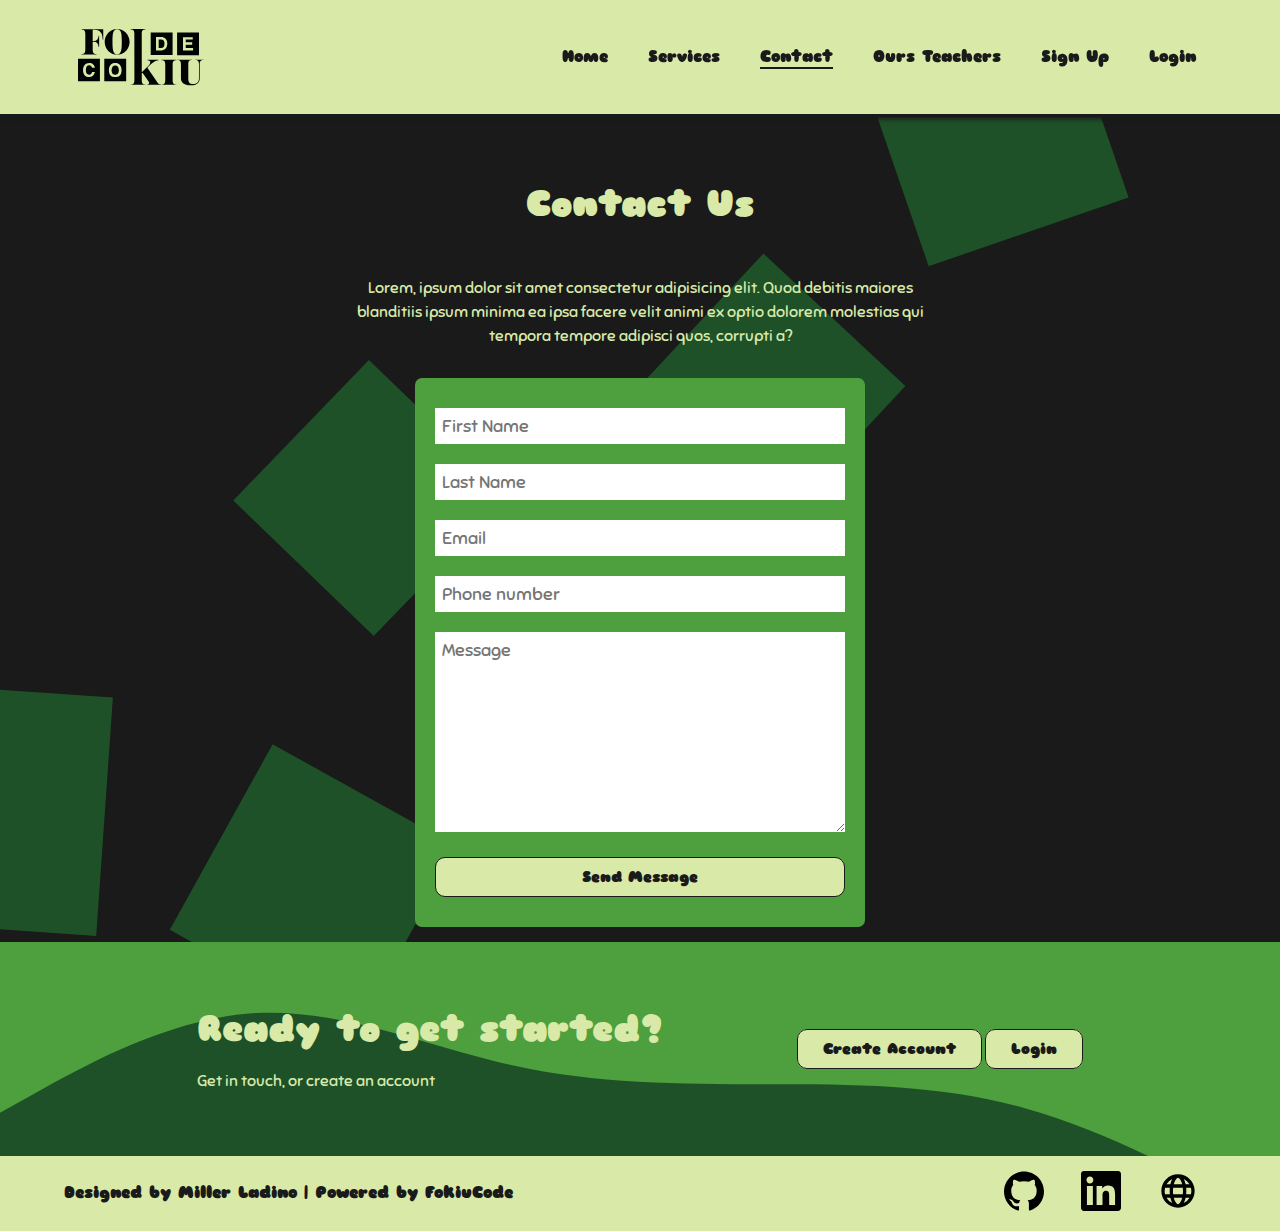
==== pages/contact.html @ 1a00fbdc "first uploading" ====
<!DOCTYPE html>
<html lang="en">

<head>
    <meta charset="UTF-8">
    <meta http-equiv="X-UA-Compatible" content="IE=edge">
    <meta name="viewport" content="width=device-width, initial-scale=1.0">
    <link rel="icon" href="images/icons/FOKIU code-Amarillo-svg (1).ico">
    <link rel="preconnect" href="https://fonts.googleapis.com">
    <link rel="preconnect" href="https://fonts.gstatic.com" crossorigin>
    <link href="https://fonts.googleapis.com/css2?family=Sniglet&display=swap" rel="stylesheet">
    <link rel="stylesheet" href="../css/styles.css">
    <title>Contact</title>
</head>

<body>

    <!-- seccion header -->
    <header class="header">
        <div class="container">
            <a href="../index.html"><img src="../images/FOKIU code-Negro.svg" alt="Logo Fokiucode" class="logo">
            </a>
            <nav class="nav">
                <ul>
                    <li><a href="../index.html">Home</a></li>
                    <li><a href="./services.html">Services</a></li>
                    <li><a href="./contact.html" class="selected">Contact</a></li>
                    <li><a href="./ours_teachers.html">Ours Teachers</a></li>
                    <li><a href="./sign_up.html">Sign Up</a></li>
                    <li><a href="./login.html">Login</a></li>
                </ul>
            </nav>
        </div>
    </header>
    <!-- termina seccion header -->

    <!-- seccion banner -->
    <main class="contact ">
        <div class="container">
            <div class="container__services">
                <div class="us__text">
                    <h2>Contact Us</h2>
                    <p class="services__text">
                        Lorem, ipsum dolor sit amet consectetur adipisicing elit. Quod debitis maiores blanditiis ipsum
                        minima ea ipsa facere velit animi ex optio dolorem molestias qui tempora tempore adipisci quos,
                        corrupti a?
                    </p>
                </div>
                <div class="contact__form">
                    <form action="contact.php" method="post">

                        <input type="text" placeholder="First Name" required>

                        <input type="text" placeholder="Last Name" required>

                        <input type="email" placeholder="Email" required>

                        <input type="number" placeholder="Phone number" required>

                        <textarea name="" id="" cols="30" rows="10" placeholder="Message"></textarea>
                        <button type="submit" class="btn btn--contact">Send Message</button>
                    </form>
                </div>
            </div>
        </div>
    </main>
    <!-- termina seccion banner -->

    <!-- inicia seccion readyToStarted  -->
    <section class="ready">
        <div class="container">
            <div class="ready__section">
                <div class="content__text">
                    <h2>Ready to get started?</h2>
                    <p>Get in touch, or create an account</p>
                </div>
                <div class="buttons">
                    <a href="./sign_up.html" class="btn">Create Account</a>
                    <a href="./login.html" class="btn">Login</a>
                </div>
            </div>
        </div>
    </section>
    <!-- termina seccion readyToStarted  -->

    <!-- inicia seccion about -->
    <footer class="footer">
        <div class="container">
            <div class="designed__by">
                <p>Designed by Miller Ladino | Powered by FokiuCode</p>
            </div>
            <div class="social">
                <a href="https://github.com/millertsu1" target="_blank"><img src="../images/icons/github.svg"
                        alt="icon github"></a>
                <a href="https://www.linkedin.com/in/miller-ingeniero-de-sistemas551642127/" target="_blank"><img
                        src="../images/icons/linkedin.svg" alt="icon linkedin"></a>
                <a href="https://fokiucode.com/" target="_blank"><img src="../images/icons/world.svg"
                        alt="icon website"></a>
            </div>
        </div>
    </footer>
    <!-- termina seccion about  -->
</body>

</html>
---- css/styles.css ----
* {
  margin: 0;
  padding: 0;
  box-sizing: border-box;
}
html {
  font-family: "Sniglet", cursive;
}
/* body {
  background-color: #191a19;
} */

/* Header Styles */
.selected {
  border-bottom: 2px solid #191a19;
}
.header {
  background-color: #d8e9a8;
  position: sticky;
  top: 0;
  border-bottom: 3px solid #191a19;
  box-shadow: 2px 2px 5px #191a19;
}
.header .container {
  max-width: 1200px;
  width: 90%;
  margin: auto;
}
.logo{
  width: 150px;
}
.nav ul {
  display: flex;
  justify-content: space-around;
}
.nav li {
  padding: 5px 15px;
  list-style: none;
  margin: 0px 5px;
}
.nav a {
  text-decoration: none;
  color: #191a19;
  font-weight: bold;
}
.nav a:hover {
  border-bottom: 1px solid #191a19;
}
/* End Header Styles*/

/*Banner Styles */
.main {
  background-image: url(/images/Animated\ Shape.svg);
  background-repeat: no-repeat;
  background-size: cover;
}
.container {
  display: flex;
  justify-content: space-between;
  align-items: center;
  padding: 15px 0px;
}
.container {
  max-width: 1200px;
  width: 90%;
  margin: auto;
}
.text {
  display: flex;
  flex-direction: column;
  align-items: center;
  padding: 0px 200px 0px 0px;
  margin: 250px 0px;
}
.text h2 {
  color: #d8e9a8;
  font-size: 45px;
  margin-bottom: 40px;
}
.text__paragraph {
  color: #d8e9a8;
  margin-bottom: 50px;
  font-size: 20px;
}
.img__banner {
  width: 500px;
  height: 500px;
}
.btn {
  align-self: flex-start;
  padding: 10px 25px;
  color: #191a19;
  background-color: #d8e9a8;
  border-radius: 10px;
  border: 1px solid #191a19;
  font-family: "Sniglet", cursive;
  font-weight: bold;
  text-decoration: none;
  font-size: 15px;
  cursor: pointer;
}
.btn:hover {
  background-color: #1e5128;
  color: #d8e9a8;
}
.courses {
  background-color: #d8e9a8;
}
.container {
  max-width: 1200px;
  width: 90%;
  margin: auto;
}
.allcourses {
  display: flex;
  justify-content: space-between;
  align-items: baseline;
  margin: 100px 0px;
}
.courses__offer {
  margin: 20px 0px;
}
.courses__offer h2 {
  color: #191a19;
  /* text-align: center; */
  /*  padding: 20px 0px; */
  margin-bottom: 30px;
  font-size: 36px;
}
.line {
  width: 10%;
  border: 3px solid #191a19;
  margin-bottom: 50px;
}
.courses__offer p {
  margin-bottom: 50px;
  padding-right: 70px;
  line-height: 1.5;
}
.paragraph1 {
  font-weight: bold;
}
/* End Banner Styles */

/* Courses Styles */
.courses__table1,
.courses__table2 {
  box-shadow: 0px 0px 5px #191a19;
  background-color: #1e5128;
}
.web {
  display: flex;
  flex-direction: column;
  padding: 20px 40px;
  color: #d8e9a8;
  border: 1px solid #d8e9a8;
}
.course__img img {
  width: 50px;
  height: 50px;
  color: #d8e9a8;
  margin: 10px 5px;
}
.subtitle {
  margin: 10px 0;
  letter-spacing: 2px;
}
.course__info {
  margin-bottom: 10px;
}
/* End Courses Styles */

/* Services Styles */
.services {
  background-color: #1e5128;
  background-image: url(/images/bg_menu_bottom.svg);
  background-repeat: no-repeat;
  background-size: cover;
}
.about__service {
  display: flex;
  justify-content: space-between;
  align-items: center;
  margin: 100px 0px;
  width: 100%;
}
.about__service--text {
  padding: 0px 20px;
  line-height: 1.5;
  width: 70%;
  color: #d8e9a8;
}
.about__service--text h2 {
  font-size: 36px;
  margin-bottom: 30px;
}
.about__service--text p {
  margin-bottom: 50px;
  padding-right: 90px;
  line-height: 1.5;
}
/* End Servises Styles */

/*  Ready Styles */
.ready {
  background-image: url(/images/bg_menu.svg);
  background-repeat: no-repeat;
  background-size: cover;
  background-color: #1e5128;
}
.ready__section {
  display: flex;
  justify-content: space-evenly;
  width: 100%;
  align-items: center;
  padding: 50px 0px;
}
.content__text h2 {
  font-size: 36px;
  margin-bottom: 20px;
  color: #d8e9a8;
}
.content__text p {
  color: #d8e9a8;
}
/*  End Ready Styles */

/* Footer styles */
.footer {
  background-color: #d8e9a8;
  color: #191a19;
  font-weight: bold;
}
.social {
  display: flex;
  justify-content: space-around;
  width: 20%;
}
.social img {
  width: 40px;
  height: 40px;
}
/* End Footer styles */

/* ============Styles Services Webpage============= */
.us_services {
  background-image: url(/images/bg_services.svg);
  background-repeat: no-repeat;
  background-size: cover;
}
.container__services {
  display: flex;
  flex-direction: column;
  justify-content: center;
  align-items: center;
}
.container__services h2 {
  text-align: center;
  width: 50%;
  /* margin-left: auto;
  margin-right: auto;
  margin-bottom: 10px; */
  margin: 50px auto;
  font-size: 36px;
  color: #d8e9a8;
}
.services__text {
  width: 50%;
  text-align: center;
  margin-left: auto;
  margin-right: auto;
  letter-spacing: 3;
  line-height: 1.5;
  margin-bottom: 30px;
  color: #d8e9a8;
}
.container__plans {
  display: flex;
  flex-direction: row;
  justify-content: space-around;
  width: 100%;
}
.card {
  background-color: #d8e9a8;
  padding: 20px 10px;
  min-width: 300px;
  border-radius: 5px;
  margin-bottom: 200px;
}
.card .card__title {
  color: #191a19;
  margin: 0 auto;
  padding: 50px 0px;
}
.card h3 {
  font-size: 60px;
  text-align: center;
  margin-bottom: 30px;
}
.card span {
  font-size: 24px;
}
.card ul {
  list-style: none;
  text-align: center;
  line-height: 3;
  margin-bottom: 40px;
}
.btn--clear {
  margin-left: 25%;
  cursor: pointer;
}
.list__change li:nth-child(n + 4) {
  color: gray;
  text-decoration: line-through;
}
/* ============Styles Contact Webpage============= */
.contact {
  background-image: url(/images/banner_contact.svg);
  background-repeat: no-repeat;
  background-size: cover;
}
.contact__form {
  background-color: #4e9f3d;
  border-radius: 7px;
}
.contact__form img {
  width: 150px;
  display: block;
  margin: auto;
  margin-top: 50px;
}
form {
  width: 450px;
  margin: auto;
  padding: 10px 20px;
  margin-top: 20px;
}
input,
textarea {
  width: 100%;
  margin-bottom: 20px;
  padding: 7px;
  font-family: "Sniglet", cursive;
  font-size: 18px;
  border: none;
}
textarea {
  min-height: 100px;
  max-height: 200px;
  max-width: 100%;
  min-width: 100%;
}
.btn--contact {
  width: 100%;
  cursor: pointer;
  margin-bottom: 20px;
}

/* ============Styles Teachers Webpage============= */
.main__teachers,
.courses__bg {
  background-image: url(/images/teacher_bg.svg);
  background-repeat: no-repeat;
  background-size: cover;
}
.text .teachers__title,
.text .teachers__paragraph {
  color: #191a19;
}
.text .teachers__paragraph {
  font-size: 20px;
}
.course__img .img__teacher {
  border-radius: 50%;
  width: 70px;
  height: 70px;
  object-fit: cover;
}
/* ============Styles sign up Webpage============= */
.signup__form{
  background-image: url(/images/icons/wave__signup.svg);
  background-repeat: no-repeat;
  background-size: cover;
  background-color: #1e5128;
}
.form__register{
  display: flex;
  justify-content: space-around;
  align-items: flex-start;
  box-shadow:  0px 5px 5px #191a19;
}
.container__loginup{
  margin: 20px;
}
.container__loginup h2 {
  text-align: left;
  margin: 0%;
}
.container-inputs{
  text-align: center;
}
.container__loginup2{
  display: flex;
  flex-direction: column;
  justify-content: space-between;
  align-items: center;
}
.container__loginup2 img{
  margin-right: 20px;
  margin-top: 10px;
}
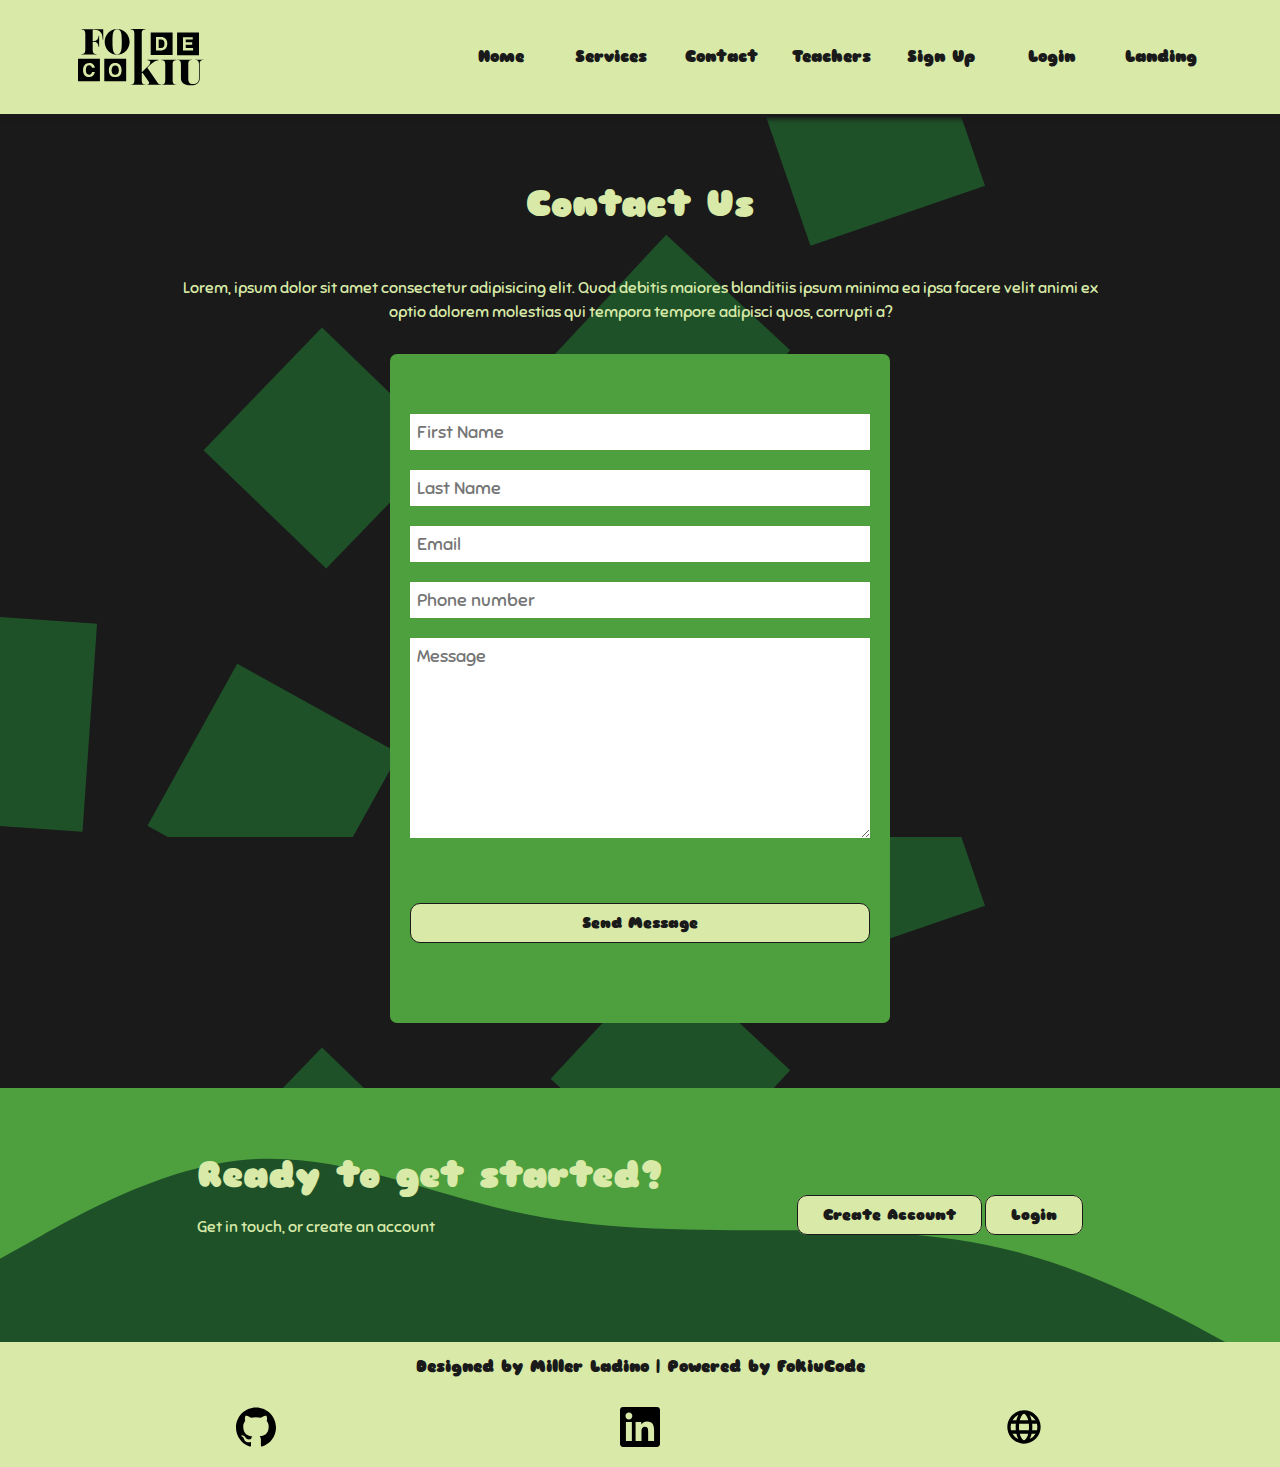
==== commit 52e9a2e4: "primera subida" ====
--- a/pages/contact.html
+++ b/pages/contact.html
@@ -20,14 +20,17 @@
         <div class="container">
             <a href="../index.html"><img src="../images/FOKIU code-Negro.svg" alt="Logo Fokiucode" class="logo">
             </a>
+        <input type="checkbox" id="btn-menu">
+        <label for="btn-menu" class="img-menu"> <img src="../images/icons/menu.svg" alt="icon menu"></label>
             <nav class="nav">
                 <ul>
                     <li><a href="../index.html">Home</a></li>
                     <li><a href="./services.html">Services</a></li>
-                    <li><a href="./contact.html" class="selected">Contact</a></li>
-                    <li><a href="./ours_teachers.html">Ours Teachers</a></li>
+                    <li class="selected"><a href="./contact.html" >Contact</a></li>
+                    <li><a href="./ours_teachers.html">Teachers</a></li>
                     <li><a href="./sign_up.html">Sign Up</a></li>
                     <li><a href="./login.html">Login</a></li>
+                    <li><a href="./landing.html">Landing</a></li>
                 </ul>
             </nav>
         </div>
@@ -85,7 +88,7 @@
 
     <!-- inicia seccion about -->
     <footer class="footer">
-        <div class="container">
+        <div class="container footer__wrap">
             <div class="designed__by">
                 <p>Designed by Miller Ladino | Powered by FokiuCode</p>
             </div>
--- a/css/styles.css
+++ b/css/styles.css
@@ -6,88 +6,104 @@
 html {
   font-family: "Sniglet", cursive;
 }
-/* body {
-  background-color: #191a19;
-} */
-
-/* Header Styles */
+/* ===========Header Styles ==========*/
 .selected {
-  border-bottom: 2px solid #191a19;
+  background-color: rgba(0, 0, 0, 0.2);
+  color: #d8e9a8;
 }
 .header {
   background-color: #d8e9a8;
   position: sticky;
+  width: 100%;
   top: 0;
   border-bottom: 3px solid #191a19;
   box-shadow: 2px 2px 5px #191a19;
 }
 .header .container {
-  max-width: 1200px;
+  max-width: 360px;
   width: 90%;
   margin: auto;
 }
-.logo{
-  width: 150px;
+.logo {
+  width: 100px;
+}
+#btn-menu {
+  display: none;
+}
+.img-menu {
+  display: block;
+  width: 30px;
+}
+.nav {
+  position: absolute;
+  top: 67px;
+  left: 0;
+  background-color: #d8e9a8;
+  width: 100%;
+  margin-left: -100%;
+  transition: margin 0.3s;
 }
 .nav ul {
   display: flex;
-  justify-content: space-around;
+  flex-direction: column;
+  align-items: center;
 }
 .nav li {
-  padding: 5px 15px;
   list-style: none;
-  margin: 0px 5px;
+  padding: 15px 0;
+  border-bottom: 2px solid #191a19;
+  width: 100%;
+  text-align: center;
+}
+.nav li:hover {
+  background-color: rgba(0, 0, 0, 0.2);
 }
 .nav a {
   text-decoration: none;
-  color: #191a19;
+  color: #1e5128;
   font-weight: bold;
 }
 .nav a:hover {
-  border-bottom: 1px solid #191a19;
-}
-/* End Header Styles*/
+  color: #d8e9a8;
+}
+#btn-menu:checked ~ .nav {
+  margin: 0;
+}
+/* ================End Header Styles=================*/
 
 /*Banner Styles */
 .main {
   background-image: url(/images/Animated\ Shape.svg);
-  background-repeat: no-repeat;
-  background-size: cover;
 }
 .container {
   display: flex;
   justify-content: space-between;
   align-items: center;
-  padding: 15px 0px;
-}
-.container {
-  max-width: 1200px;
-  width: 90%;
-  margin: auto;
+  padding: 5px 0px;
+  margin-left: 10px;
+  margin-right: 10px;
 }
 .text {
   display: flex;
   flex-direction: column;
   align-items: center;
-  padding: 0px 200px 0px 0px;
-  margin: 250px 0px;
+  margin: 50px 0px;
+  text-align: center;
 }
 .text h2 {
   color: #d8e9a8;
-  font-size: 45px;
+  font-size: 36px;
   margin-bottom: 40px;
 }
 .text__paragraph {
   color: #d8e9a8;
   margin-bottom: 50px;
-  font-size: 20px;
 }
 .img__banner {
-  width: 500px;
-  height: 500px;
+  display: none;
 }
 .btn {
-  align-self: flex-start;
+  align-self: center;
   padding: 10px 25px;
   color: #191a19;
   background-color: #d8e9a8;
@@ -98,32 +114,34 @@
   text-decoration: none;
   font-size: 15px;
   cursor: pointer;
+  margin: 40px 0;
 }
 .btn:hover {
   background-color: #1e5128;
   color: #d8e9a8;
 }
+
+/* ===============courses=================== */
+
 .courses {
   background-color: #d8e9a8;
 }
-.container {
-  max-width: 1200px;
-  width: 90%;
-  margin: auto;
-}
+
 .allcourses {
   display: flex;
+  flex-direction: column;
   justify-content: space-between;
   align-items: baseline;
-  margin: 100px 0px;
+  margin: 50px 50px;
 }
 .courses__offer {
-  margin: 20px 0px;
+  display: flex;
+  flex-direction: column;
+  align-items: center;
+  margin: 0px auto;
 }
 .courses__offer h2 {
   color: #191a19;
-  /* text-align: center; */
-  /*  padding: 20px 0px; */
   margin-bottom: 30px;
   font-size: 36px;
 }
@@ -134,19 +152,18 @@
 }
 .courses__offer p {
   margin-bottom: 50px;
-  padding-right: 70px;
   line-height: 1.5;
+  text-align: center;
 }
 .paragraph1 {
   font-weight: bold;
 }
-/* End Banner Styles */
-
-/* Courses Styles */
+
 .courses__table1,
 .courses__table2 {
   box-shadow: 0px 0px 5px #191a19;
   background-color: #1e5128;
+  text-align: center;
 }
 .web {
   display: flex;
@@ -170,38 +187,39 @@
 }
 /* End Courses Styles */
 
-/* Services Styles */
+/* ================Services Styles================ */
 .services {
   background-color: #1e5128;
-  background-image: url(/images/bg_menu_bottom.svg);
-  background-repeat: no-repeat;
-  background-size: cover;
 }
 .about__service {
   display: flex;
-  justify-content: space-between;
-  align-items: center;
-  margin: 100px 0px;
-  width: 100%;
+  flex-direction: column;
+  align-items: center;
+  width: 100%;
+  text-align: center;
 }
 .about__service--text {
-  padding: 0px 20px;
   line-height: 1.5;
-  width: 70%;
   color: #d8e9a8;
 }
 .about__service--text h2 {
   font-size: 36px;
   margin-bottom: 30px;
 }
+.about__service--text hr {
+  margin: 0 auto;
+  margin-bottom: 40px;
+}
 .about__service--text p {
   margin-bottom: 50px;
-  padding-right: 90px;
   line-height: 1.5;
 }
+.image__service img {
+  width: 300px;
+}
 /* End Servises Styles */
 
-/*  Ready Styles */
+/*  ===============Ready Styles=============== */
 .ready {
   background-image: url(/images/bg_menu.svg);
   background-repeat: no-repeat;
@@ -210,10 +228,11 @@
 }
 .ready__section {
   display: flex;
-  justify-content: space-evenly;
+  flex-direction: column;
   width: 100%;
   align-items: center;
   padding: 50px 0px;
+  text-align: center;
 }
 .content__text h2 {
   font-size: 36px;
@@ -221,31 +240,37 @@
   color: #d8e9a8;
 }
 .content__text p {
+  margin-bottom: 40px;
   color: #d8e9a8;
 }
 /*  End Ready Styles */
 
-/* Footer styles */
-.footer {
+/* =============Footer styles============= */
+.footer__wrap {
+  display: flex;
+  flex-direction: column;
   background-color: #d8e9a8;
   color: #191a19;
   font-weight: bold;
+  text-align: center;
+  margin: 0;
 }
 .social {
   display: flex;
-  justify-content: space-around;
-  width: 20%;
+  width: 100%;
+  margin-top: 30px;
+  justify-content: center;
 }
 .social img {
   width: 40px;
   height: 40px;
+  margin: 0 10px;
 }
 /* End Footer styles */
 
 /* ============Styles Services Webpage============= */
 .us_services {
   background-image: url(/images/bg_services.svg);
-  background-repeat: no-repeat;
   background-size: cover;
 }
 .container__services {
@@ -256,16 +281,13 @@
 }
 .container__services h2 {
   text-align: center;
-  width: 50%;
-  /* margin-left: auto;
-  margin-right: auto;
-  margin-bottom: 10px; */
+  width: 100%;
   margin: 50px auto;
   font-size: 36px;
   color: #d8e9a8;
 }
 .services__text {
-  width: 50%;
+  width: 100%;
   text-align: center;
   margin-left: auto;
   margin-right: auto;
@@ -276,16 +298,19 @@
 }
 .container__plans {
   display: flex;
-  flex-direction: row;
-  justify-content: space-around;
+  flex-direction: column;
+  justify-content: center;
+  align-items: center;
   width: 100%;
 }
 .card {
   background-color: #d8e9a8;
   padding: 20px 10px;
+  width: 300px;
   min-width: 300px;
   border-radius: 5px;
-  margin-bottom: 200px;
+  margin-bottom: 50px;
+  border: 1px solid #191a19;
 }
 .card .card__title {
   color: #191a19;
@@ -317,24 +342,16 @@
 /* ============Styles Contact Webpage============= */
 .contact {
   background-image: url(/images/banner_contact.svg);
-  background-repeat: no-repeat;
-  background-size: cover;
 }
 .contact__form {
   background-color: #4e9f3d;
   border-radius: 7px;
-}
-.contact__form img {
-  width: 150px;
-  display: block;
-  margin: auto;
-  margin-top: 50px;
+  margin-bottom: 50px;
 }
 form {
-  width: 450px;
-  margin: auto;
-  padding: 10px 20px;
-  margin-top: 20px;
+  width: 350px;
+  margin: 10px auto;
+  padding: 50px 20px;
 }
 input,
 textarea {
@@ -361,15 +378,12 @@
 .main__teachers,
 .courses__bg {
   background-image: url(/images/teacher_bg.svg);
-  background-repeat: no-repeat;
-  background-size: cover;
 }
 .text .teachers__title,
-.text .teachers__paragraph {
+.text .teachers__paragraph,
+.courses__offer,
+.courses__offer h2 {
   color: #191a19;
-}
-.text .teachers__paragraph {
-  font-size: 20px;
 }
 .course__img .img__teacher {
   border-radius: 50%;
@@ -378,35 +392,633 @@
   object-fit: cover;
 }
 /* ============Styles sign up Webpage============= */
-.signup__form{
+.signup__form {
   background-image: url(/images/icons/wave__signup.svg);
   background-repeat: no-repeat;
   background-size: cover;
   background-color: #1e5128;
 }
-.form__register{
-  display: flex;
-  justify-content: space-around;
-  align-items: flex-start;
+.form__register {
+  display: flex;
+  flex-direction: column;
+  justify-content: center;
+  align-items: center;
+  box-shadow: 0px 5px 5px #191a19;
+}
+.container__loginup {
+  display: flex;
+  flex-direction: column;
+  align-items: center;
+  align-content: center;
+}
+.container__loginup img {
+  width: 200px;
+}
+.container__loginup h2 {
+  text-align: center;
+  margin: 10px 0;
+}
+.container-inputs {
+  text-align: center;
+}
+.container__loginup2 {
+  display: flex;
+  flex-direction: column;
+  align-items: center;
+  align-content: center;
+}
+.container__loginup2 img {
+  width: 200px;
+  padding: 20px;
+  margin: 0;
+}
+
+/* =================Tablet Layout================== */
+
+@media (min-width: 768px) {
+  /* ================Services Styles================ */
+  .nav {
+    top: 96px;
+  }
+
+  .header .container {
+    max-width: 768px;
+  }
+  .logo {
+    width: 150px;
+  }
+
+  /* ========Courses Styles======== ========*/
+  .allcourses {
+    display: grid;
+    grid-template-columns: 1fr 1fr;
+    grid-template-rows: 30% 1fr;
+    justify-content: center;
+  }
+  .courses__offer {
+    grid-column: span 2;
+    margin: 30px 0;
+    padding-bottom: 100px;
+  }
+  .courses__offer h2 {
+    color: #191a19;
+    margin-bottom: 20px;
+    font-size: 36px;
+  }
+
+  /* ================Services Styles================ */
+
+  .about__service--text p {
+    margin-bottom: 50px;
+    line-height: 1.5;
+    width: 700px;
+  }
+
+  /* ============Styles Services Webpage============= */
+
+  .services__text {
+    width: 80%;
+  }
+  .container__plans {
+    display: flex;
+    flex-direction: column;
+    justify-content: center;
+    align-items: center;
+    width: 100%;
+  }
+  .card {
+    background-color: #d8e9a8;
+    padding: 20px 10px;
+    width: 300px;
+    height: 700px;
+    min-width: 400px;
+    border-radius: 5px;
+    margin-bottom: 50px;
+    border: 1px solid #191a19;
+  }
+  .btn--clear {
+    margin-left: 33%;
+  }
+
+  /* ============Styles Contact Webpage============= */
+  form {
+    width: 500px;
+  }
+  .text {
+    margin: 50px 50px;
+  }
+}
+/* =================Desktop Layout================== */
+
+@media (min-width: 1200px) {
+  .selected {
+    border-bottom: 2px solid #191a19;
+    background-color: transparent;
+  }
+  .header {
+    background-color: #d8e9a8;
+    position: sticky;
+    top: 0;
+    border-bottom: 3px solid #191a19;
+    box-shadow: 2px 2px 5px #191a19;
+  }
+  .header .container {
+    max-width: 1200px;
+    width: 90%;
+    margin: auto;
+  }
+  .logo {
+    width: 150px;
+  }
+  .img-menu {
+    display: none;
+  }
+  .nav {
+    position: relative;
+    top: 0;
+    right: 0;
+    width: 80%;
+  }
+  .nav ul {
+    display: flex;
+    flex-direction: row;
+    justify-content: flex-end;
+    padding: 0;
+    margin: 0;
+  }
+  .nav li {
+    padding: 10px;
+    border-bottom: none;
+    width: 110px;
+  }
+  .nav li:hover {
+    background-color: transparent;
+  }
+  .nav a {
+    text-decoration: none;
+    color: #191a19;
+    font-weight: bold;
+  }
+  .nav a:hover {
+    border-bottom: 1px solid #191a19;
+    background-color: transparent;
+    color: #191a19;
+  }
+  /* End Header Styles*/
+
+  /*Banner Styles */
+  .main {
+    background-image: url(/images/Animated\ Shape.svg);
+    background-repeat: no-repeat;
+    background-size: cover;
+  }
+  .container {
+    display: flex;
+    justify-content: space-between;
+    align-items: center;
+    padding: 15px 0px;
+  }
+  .container {
+    max-width: 1200px;
+    width: 90%;
+    margin: auto;
+  }
+  .text {
+    display: flex;
+    flex-direction: column;
+    align-items: center;
+    padding: 0px 200px 0px 0px;
+    margin: 250px 0px;
+    text-align: left;
+  }
+  .text h2 {
+    color: #d8e9a8;
+    font-size: 45px;
+    margin-bottom: 40px;
+    text-align: left;
+  }
+  .text__paragraph {
+    color: #d8e9a8;
+    margin-bottom: 50px;
+    font-size: 20px;
+  }
+  .btn {
+    align-self: flex-start;
+    padding: 10px 25px;
+    color: #191a19;
+    background-color: #d8e9a8;
+    border-radius: 10px;
+    border: 1px solid #191a19;
+    font-family: "Sniglet", cursive;
+    font-weight: bold;
+    text-decoration: none;
+    font-size: 15px;
+    cursor: pointer;
+  }
+  .btn:hover {
+    background-color: #1e5128;
+    color: #d8e9a8;
+  }
+  .courses {
+    background-color: #d8e9a8;
+  }
+  .container {
+    max-width: 1200px;
+    width: 90%;
+    margin: auto;
+  }
+  .allcourses {
+    display: flex;
+    flex-direction: row;
+    justify-content: space-between;
+    align-items: baseline;
+    margin: 100px 0px;
+  }
+  .courses__offer {
+    margin: 0 auto;
+    align-items: flex-start;
+  }
+  .courses__offer h2 {
+    color: #191a19;
+    padding: 20px 0px;
+    margin: 0 10px;
+    font-size: 36px;
+  }
+  .line {
+    width: 10%;
+    border: 3px solid #191a19;
+    margin-bottom: 50px;
+  }
+  .courses__offer p {
+    margin-bottom: 50px;
+    padding-right: 90px;
+    line-height: 1.5;
+    text-align: left;
+  }
+  .paragraph1 {
+    font-weight: bold;
+  }
+  /* End Banner Styles */
+
+  /* Courses Styles */
+  .courses__table1,
+  .courses__table2 {
+    box-shadow: 0px 0px 5px #191a19;
+    background-color: #1e5128;
+  }
+  .web {
+    display: flex;
+    flex-direction: column;
+    padding: 20px 40px;
+    color: #d8e9a8;
+    border: 1px solid #d8e9a8;
+  }
+  .course__img img {
+    width: 50px;
+    height: 50px;
+    color: #d8e9a8;
+    margin: 10px 5px;
+  }
+  .subtitle {
+    margin: 10px 0;
+    letter-spacing: 2px;
+  }
+  .course__info {
+    margin-bottom: 10px;
+  }
+  /* End Courses Styles */
+
+  /* Services Styles */
+  .services {
+    background-color: #1e5128;
+    background-image: url(/images/bg_menu_bottom.svg);
+    background-repeat: no-repeat;
+    background-size: cover;
+  }
+  .about__service {
+    display: flex;
+    flex-direction: row;
+    justify-content: space-between;
+    align-items: center;
+    margin: 100px 0px;
+    width: 100%;
+    text-align: left;
+  }
+  .about__service--text {
+    padding: 0px 20px;
+    line-height: 1.5;
+    width: 70%;
+    color: #d8e9a8;
+  }
+  .about__service--text h2 {
+    font-size: 36px;
+    margin-bottom: 30px;
+  }
+  .about__service--text p {
+    margin-bottom: 50px;
+    padding-right: 90px;
+    line-height: 1.5;
+  }
+  /* End Servises Styles */
+
+  /*  Ready Styles */
+  .ready {
+    background-image: url(/images/bg_menu.svg);
+    background-repeat: no-repeat;
+    background-size: cover;
+    background-color: #1e5128;
+  }
+  .ready__section {
+    display: flex;
+    flex-direction: row;
+    justify-content: space-evenly;
+    width: 100%;
+    align-items: center;
+    padding: 50px 0px;
+    text-align: left;
+  }
+  .content__text h2 {
+    font-size: 36px;
+    margin-bottom: 20px;
+    color: #d8e9a8;
+  }
+  .content__text p {
+    color: #d8e9a8;
+  }
+  /*  End Ready Styles */
+
+  /* Footer styles */
+  .footer {
+    display: flex;
+    flex-direction: row;
+    background-color: #d8e9a8;
+    color: #191a19;
+    font-weight: bold;
+    width: 100%;
+  }
+  .social {
+    display: flex;
+    flex-direction: row;
+    justify-content: space-around;
+  }
+  .social img {
+    width: 40px;
+    height: 40px;
+  }
+  /* End Footer styles */
+
+  .us_services {
+    margin: 0;
+    padding: 0;
+  }
+  .container__plans {
+    display: flex;
+    flex-direction: row;
+    justify-content: space-around;
+  }
+  .card {
+    margin: 30px;
+    min-width: 350px;
+  }
+}
+
+/* =============bootstrap styles==================== */
+.navbar-dark {
+  background-color: #d8e9a8;
+  color: black;
+  font-family: "Sniglet", cursive;
+  font-weight: 700;
+  box-shadow: 2px 2px 5px #191a19;
+  font-style: normal;
+}
+.nav-item a {
+  color: #191a19;
+  font-style: normal;
+}
+.navbar-toggler-icon {
+  display: inline-block;
+  width: 1.5em;
+  height: 1.5em;
+  vertical-align: middle;
+  background-image: url(../images/icons/menu.svg);
+  background-repeat: no-repeat;
+  background-position: center;
+  background-size: 100%;
+}
+/* ====styles cards container======== */
+.container__cards-animate {
+  background-color: #d8e9a8;
+  width: 100%;
+  padding: 30px;
+  display: flex;
+  flex-wrap: wrap;
+  margin: 0;
+  /* display: grid;
+  grid-template-columns: repeat(3, 1fr);
+  justify-items: center; */
+  align-items: center;
+  justify-content: space-evenly;
+  font-family: "Sniglet", cursive;
+  font-weight: bold;
+}
+.cards__titles-teachers {
+  text-align: center;
+  padding: 30px 0;
+  font-size: 36px;
+  font-weight: 700;
+  background-color: #d8e9a8;
+  margin: 0;
+  font-family: "Sniglet", cursive;
+}
+.container__text-teachers {
+  background-color: #d8e9a8;
+  margin: 0 auto;
+}
+.cards__text-teachers {
+  text-align: center;
+  font-size: 1.5em;
+  margin: 0 auto;
+  background-color: #d8e9a8;
+  font-family: "Sniglet", cursive;
+  width: 50%;
+}
+.card-client {
+  background: #1e5128;
+  width: 30rem;
+  padding-top: 25px;
+  padding-bottom: 25px;
+  padding-left: 20px;
+  padding-right: 20px;
+  border: 4px solid #262626;
+  box-shadow: 0 6px 10px #191a19;
+  border-radius: 10px;
+  text-align: center;
+  color: #d8e9a8;
+  font-family: "Sniglet", cursive;
+  transition: all 0.3s ease;
+  margin: 30px 10px;
+}
+
+.card-client:hover {
+  transform: translateY(-10px);
+}
+
+.user-picture {
+  overflow: hidden;
+  object-fit: cover;
+  width: 5rem;
+  height: 5rem;
+  border: 4px solid #d8e9a8;
+  border-radius: 999px;
+  display: flex;
+  justify-content: center;
+  align-items: center;
+  margin: auto;
+}
+
+.user-picture svg {
+  width: 2.5rem;
+  fill: currentColor;
+}
+
+.name-client {
+  margin: 0;
+  margin-top: 20px;
+  font-weight: 600;
+  font-size: 18px;
+}
+
+.name-client span {
+  display: block;
+  font-weight: 200;
+  font-size: 16px;
+}
+
+.social-media:before {
+  content: " ";
+  display: block;
+  width: 100%;
+  height: 2px;
+  margin: 20px 0;
+  background: #d8e9a8;
+}
+
+.social-media a {
+  position: relative;
+  margin-right: 15px;
+  text-decoration: none;
+  color: inherit;
+}
+
+.social-media a:last-child {
+  margin-right: 0;
+}
+
+.social-media a svg {
+  width: 1.1rem;
+  fill: currentColor;
+}
+
+/*-- Tooltip Social Media --*/
+.tooltip-social {
+  background: #262626;
+  display: block;
+  position: absolute;
+  bottom: 0;
+  left: 50%;
+  padding: 0.5rem 0.4rem;
+  border-radius: 5px;
+  font-size: 0.8rem;
+  font-weight: 600;
+  opacity: 0;
+  pointer-events: none;
+  transform: translate(-50%, -90%);
+  transition: all 0.2s ease;
+  z-index: 1;
+}
+
+.tooltip-social:after {
+  content: " ";
+  position: absolute;
+  bottom: 1px;
+  left: 50%;
+  border: solid;
+  border-width: 10px 10px 0 10px;
+  border-color: transparent;
+  transform: translate(-50%, 100%);
+}
+
+.social-media a .tooltip-social:after {
+  border-top-color: #262626;
+}
+
+.social-media a:hover .tooltip-social {
+  opacity: 1;
+  transform: translate(-50%, -130%);
+}
+.container__premium {
+  width: 100%;
+  /* display: grid;
+  grid-template-columns: 1fr;
+  grid-template-columns: repeat(3, 1fr);
+  grid-template-rows: 150px 150px 1fr;
+  justify-items: center; */
+  display: flex;
+  flex-direction: column;
+  padding: 100px 0px 20px;
+  font-family: "Sniglet", cursive;
+}
+
+.main__title-premium {
+  /* grid-column: span 3; */
+  font-size: 36px;
+  text-align: center;
+  font-weight: 700;
+}
+.main__title-text {
+ /*  grid-column: span 3; */
+  text-align: center;
+  font-family: "Sniglet", cursive;
+  font-size: 20px;
+  margin-bottom: 100px;
+}
+.cards__premium{
+  display: flex;
+  justify-content: space-evenly;
+  flex-wrap: wrap;
+}
+.card__premium {
+  width: 300px;
+  height: 400px;
+  text-align: center;
+  background-color: #d8e9a8;
+  border-radius: 7px;
+  border: 1px solid #191a19;
+  margin-bottom: 50px;
+}
+.title__premium{
+  padding: 20px 0;
+  background-color: #191a19;
+  color: #d8e9a8;
+}
+.card__premium p{
+  padding: 20px 10px;
+}
+.btn__premium{
+  padding: 10px 25px;
+  border-radius: 7px;
+  border: none;
+  background-color: #1e5128;
+  color: #d8e9a8;
+transition:  box-shadow 1s;
+}
+
+.btn__premium:hover{
+  background-color: rgba(0, 0, 0, 0.4);
   box-shadow:  0px 5px 5px #191a19;
 }
-.container__loginup{
-  margin: 20px;
-}
-.container__loginup h2 {
-  text-align: left;
-  margin: 0%;
-}
-.container-inputs{
-  text-align: center;
-}
-.container__loginup2{
-  display: flex;
-  flex-direction: column;
-  justify-content: space-between;
-  align-items: center;
-}
-.container__loginup2 img{
-  margin-right: 20px;
-  margin-top: 10px;
-}
+.copy__container{
+  display: flex;
+  justify-content: center;
+  background-color: #1e5128;
+}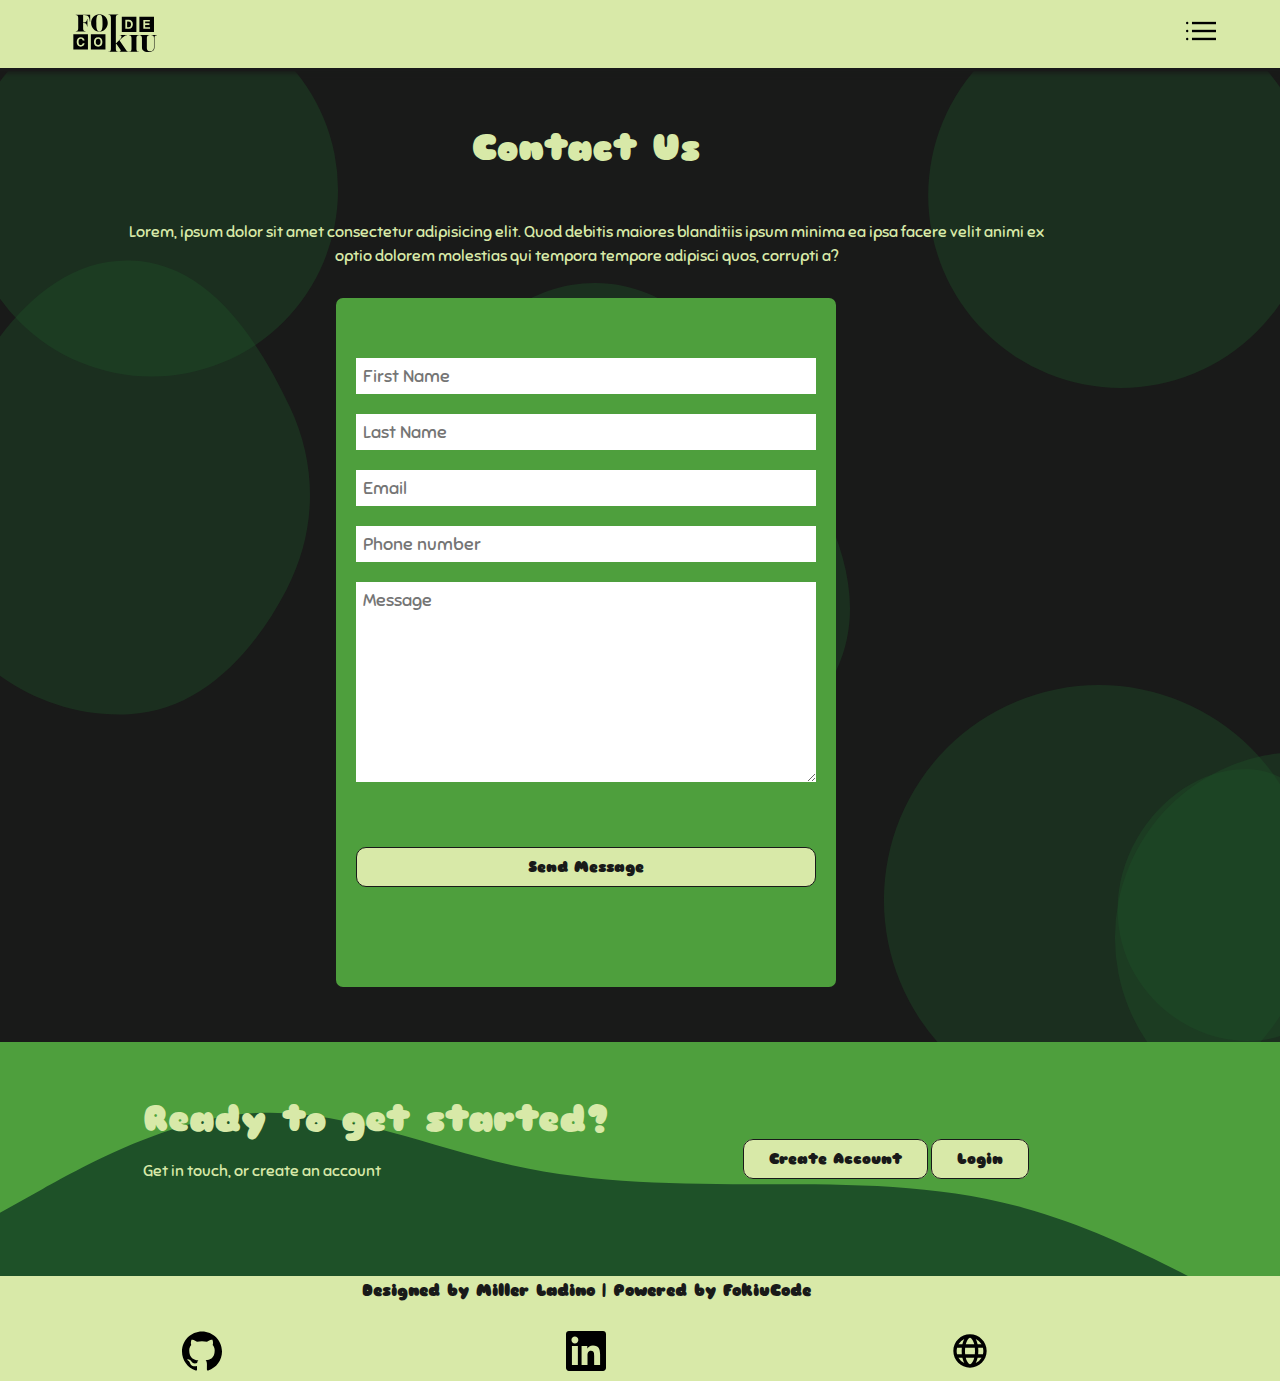
==== commit d3e71d4f: "transformando estilos a SASS" ====
--- a/pages/contact.html
+++ b/pages/contact.html
@@ -10,6 +10,7 @@
     <link rel="preconnect" href="https://fonts.gstatic.com" crossorigin>
     <link href="https://fonts.googleapis.com/css2?family=Sniglet&display=swap" rel="stylesheet">
     <link rel="stylesheet" href="../css/styles.css">
+    <link rel="stylesheet" href="../css/styles1.css">
     <title>Contact</title>
 </head>
 
--- a/css/styles.css
+++ b/css/styles.css
@@ -1,40 +1,33 @@
-* {
-  margin: 0;
-  padding: 0;
-  box-sizing: border-box;
-}
-html {
-  font-family: "Sniglet", cursive;
-}
+
 /* ===========Header Styles ==========*/
-.selected {
+/* .selected {
   background-color: rgba(0, 0, 0, 0.2);
   color: #d8e9a8;
-}
-.header {
+} */
+/* .header {
   background-color: #d8e9a8;
   position: sticky;
   width: 100%;
   top: 0;
   border-bottom: 3px solid #191a19;
   box-shadow: 2px 2px 5px #191a19;
-}
-.header .container {
-  max-width: 360px;
+} */
+/* .header .container {
+  max-width: 350px;
   width: 90%;
   margin: auto;
-}
-.logo {
+} */
+/* .logo {
   width: 100px;
-}
-#btn-menu {
+} */
+/* #btn-menu {
   display: none;
-}
-.img-menu {
+} */
+/* .img-menu {
   display: block;
   width: 30px;
-}
-.nav {
+} */
+/* .nav {
   position: absolute;
   top: 67px;
   left: 0;
@@ -42,48 +35,48 @@
   width: 100%;
   margin-left: -100%;
   transition: margin 0.3s;
-}
-.nav ul {
-  display: flex;
-  flex-direction: column;
-  align-items: center;
-}
-.nav li {
+} */
+/* .nav ul {
+  display: flex;
+  flex-direction: column;
+  align-items: center;
+} */
+/* .nav li {
   list-style: none;
   padding: 15px 0;
   border-bottom: 2px solid #191a19;
   width: 100%;
   text-align: center;
-}
-.nav li:hover {
+} */
+/* .nav li:hover {
   background-color: rgba(0, 0, 0, 0.2);
-}
-.nav a {
+} */
+/* .nav a {
   text-decoration: none;
   color: #1e5128;
   font-weight: bold;
-}
-.nav a:hover {
-  color: #d8e9a8;
-}
-#btn-menu:checked ~ .nav {
+} */
+/* .nav a:hover {
+  color: #d8e9a8;
+} */
+/* #btn-menu:checked ~ .nav {
   margin: 0;
-}
+} */
 /* ================End Header Styles=================*/
 
 /*Banner Styles */
-.main {
-  background-image: url(/images/Animated\ Shape.svg);
-}
-.container {
+/* .main {
+  background-image: url("data:image/svg+xml,%3csvg xmlns='http://www.w3.org/2000/svg' version='1.1' xmlns:xlink='http://www.w3.org/1999/xlink' xmlns:svgjs='http://svgjs.com/svgjs' width='1440' height='560' preserveAspectRatio='none' viewBox='0 0 1440 560'%3e%3cg mask='url(%26quot%3b%23SvgjsMask1003%26quot%3b)' fill='none'%3e%3crect width='1440' height='560' x='0' y='0' fill='rgba(25%2c 26%2c 25%2c 1)'%3e%3c/rect%3e%3cpath d='M535.33 75.81 a111.03 111.03 0 1 0 222.06 0 a111.03 111.03 0 1 0 -222.06 0z' fill='rgba(30%2c 81%2c 40%2c 0.4)' class='triangle-float3'%3e%3c/path%3e%3cpath d='M881.64 397.87 a117.76 117.76 0 1 0 235.52 0 a117.76 117.76 0 1 0 -235.52 0z' fill='rgba(30%2c 81%2c 40%2c 0.4)' class='triangle-float2'%3e%3c/path%3e%3cpath d='M74.624%2c375.005C115.932%2c372.789%2c146.203%2c339.683%2c165.281%2c302.978C182.693%2c269.479%2c183.264%2c231.378%2c166.98%2c197.316C147.746%2c157.082%2c119.212%2c114.128%2c74.624%2c113.344C29.251%2c112.547%2c-1.809%2c154.124%2c-23.53%2c193.968C-44.093%2c231.686%2c-55.079%2c275.934%2c-34.603%2c313.699C-13.274%2c353.038%2c29.939%2c377.402%2c74.624%2c375.005' fill='rgba(30%2c 81%2c 40%2c 0.4)' class='triangle-float3'%3e%3c/path%3e%3cpath d='M509.79 482.16 a123.99 123.99 0 1 0 247.98 0 a123.99 123.99 0 1 0 -247.98 0z' fill='rgba(30%2c 81%2c 40%2c 0.4)' class='triangle-float3'%3e%3c/path%3e%3cpath d='M722.585%2c563.363C748.927%2c562.3%2c770.574%2c543.308%2c781.94%2c519.521C791.876%2c498.728%2c784.874%2c475.88%2c774.129%2c455.493C762.329%2c433.104%2c747.823%2c408.782%2c722.585%2c406.9C694.878%2c404.834%2c669.689%2c422.631%2c655.754%2c446.668C641.774%2c470.782%2c640.454%2c500.486%2c654.306%2c524.673C668.24%2c549.004%2c694.57%2c564.494%2c722.585%2c563.363' fill='rgba(30%2c 81%2c 40%2c 0.4)' class='triangle-float3'%3e%3c/path%3e%3cpath d='M643.03 503.78 a106.93 106.93 0 1 0 213.86 0 a106.93 106.93 0 1 0 -213.86 0z' fill='rgba(30%2c 81%2c 40%2c 0.4)' class='triangle-float3'%3e%3c/path%3e%3cpath d='M343.418%2c435.277C401.855%2c435.122%2c458.022%2c402.305%2c482.543%2c349.262C504.279%2c302.245%2c475.727%2c252.326%2c448.311%2c208.378C423.119%2c167.996%2c391.014%2c126.44%2c343.418%2c126.246C295.589%2c126.051%2c262.458%2c167.006%2c237.036%2c207.519C209.217%2c251.851%2c180.857%2c302.586%2c203.006%2c350.005C227.843%2c403.18%2c284.728%2c435.433%2c343.418%2c435.277' fill='rgba(30%2c 81%2c 40%2c 0.4)' class='triangle-float3'%3e%3c/path%3e%3cpath d='M-15.04 68.7 a107.52 107.52 0 1 0 215.04 0 a107.52 107.52 0 1 0 -215.04 0z' fill='rgba(30%2c 81%2c 40%2c 0.4)' class='triangle-float1'%3e%3c/path%3e%3c/g%3e%3cdefs%3e%3cmask id='SvgjsMask1003'%3e%3crect width='1440' height='560' fill='white'%3e%3c/rect%3e%3c/mask%3e%3cstyle%3e %40keyframes float1 %7b 0%25%7btransform: translate(0%2c 0)%7d 50%25%7btransform: translate(-10px%2c 0)%7d 100%25%7btransform: translate(0%2c 0)%7d %7d .triangle-float1 %7b animation: float1 5s infinite%3b %7d %40keyframes float2 %7b 0%25%7btransform: translate(0%2c 0)%7d 50%25%7btransform: translate(-5px%2c -5px)%7d 100%25%7btransform: translate(0%2c 0)%7d %7d .triangle-float2 %7b animation: float2 4s infinite%3b %7d %40keyframes float3 %7b 0%25%7btransform: translate(0%2c 0)%7d 50%25%7btransform: translate(0%2c -10px)%7d 100%25%7btransform: translate(0%2c 0)%7d %7d .triangle-float3 %7b animation: float3 6s infinite%3b %7d %3c/style%3e%3c/defs%3e%3c/svg%3e");
+} */
+/* .container {
   display: flex;
   justify-content: space-between;
   align-items: center;
   padding: 5px 0px;
   margin-left: 10px;
   margin-right: 10px;
-}
-.text {
+} */
+/* .text {
   display: flex;
   flex-direction: column;
   align-items: center;
@@ -101,8 +94,8 @@
 }
 .img__banner {
   display: none;
-}
-.btn {
+} */
+/* .btn {
   align-self: center;
   padding: 10px 25px;
   color: #191a19;
@@ -119,12 +112,12 @@
 .btn:hover {
   background-color: #1e5128;
   color: #d8e9a8;
-}
+} */
 
 /* ===============courses=================== */
 
 .courses {
-  background-color: #d8e9a8;
+  background-color:#4e9f3d;
 }
 
 .allcourses {
@@ -132,7 +125,7 @@
   flex-direction: column;
   justify-content: space-between;
   align-items: baseline;
-  margin: 50px 50px;
+ margin: 50px 0; 
 }
 .courses__offer {
   display: flex;
@@ -144,6 +137,7 @@
   color: #191a19;
   margin-bottom: 30px;
   font-size: 36px;
+  text-align: center;
 }
 .line {
   width: 10%;
@@ -221,7 +215,7 @@
 
 /*  ===============Ready Styles=============== */
 .ready {
-  background-image: url(/images/bg_menu.svg);
+  background-image: url(../images/bg_menu.svg);
   background-repeat: no-repeat;
   background-size: cover;
   background-color: #1e5128;
@@ -270,8 +264,7 @@
 
 /* ============Styles Services Webpage============= */
 .us_services {
-  background-image: url(/images/bg_services.svg);
-  background-size: cover;
+  background-image: url("data:image/svg+xml,%3csvg xmlns='http://www.w3.org/2000/svg' version='1.1' xmlns:xlink='http://www.w3.org/1999/xlink' xmlns:svgjs='http://svgjs.com/svgjs' width='1440' height='560' preserveAspectRatio='none' viewBox='0 0 1440 560'%3e%3cg mask='url(%26quot%3b%23SvgjsMask1003%26quot%3b)' fill='none'%3e%3crect width='1440' height='560' x='0' y='0' fill='rgba(25%2c 26%2c 25%2c 1)'%3e%3c/rect%3e%3cpath d='M535.33 75.81 a111.03 111.03 0 1 0 222.06 0 a111.03 111.03 0 1 0 -222.06 0z' fill='rgba(30%2c 81%2c 40%2c 0.4)' class='triangle-float3'%3e%3c/path%3e%3cpath d='M881.64 397.87 a117.76 117.76 0 1 0 235.52 0 a117.76 117.76 0 1 0 -235.52 0z' fill='rgba(30%2c 81%2c 40%2c 0.4)' class='triangle-float2'%3e%3c/path%3e%3cpath d='M74.624%2c375.005C115.932%2c372.789%2c146.203%2c339.683%2c165.281%2c302.978C182.693%2c269.479%2c183.264%2c231.378%2c166.98%2c197.316C147.746%2c157.082%2c119.212%2c114.128%2c74.624%2c113.344C29.251%2c112.547%2c-1.809%2c154.124%2c-23.53%2c193.968C-44.093%2c231.686%2c-55.079%2c275.934%2c-34.603%2c313.699C-13.274%2c353.038%2c29.939%2c377.402%2c74.624%2c375.005' fill='rgba(30%2c 81%2c 40%2c 0.4)' class='triangle-float3'%3e%3c/path%3e%3cpath d='M509.79 482.16 a123.99 123.99 0 1 0 247.98 0 a123.99 123.99 0 1 0 -247.98 0z' fill='rgba(30%2c 81%2c 40%2c 0.4)' class='triangle-float3'%3e%3c/path%3e%3cpath d='M722.585%2c563.363C748.927%2c562.3%2c770.574%2c543.308%2c781.94%2c519.521C791.876%2c498.728%2c784.874%2c475.88%2c774.129%2c455.493C762.329%2c433.104%2c747.823%2c408.782%2c722.585%2c406.9C694.878%2c404.834%2c669.689%2c422.631%2c655.754%2c446.668C641.774%2c470.782%2c640.454%2c500.486%2c654.306%2c524.673C668.24%2c549.004%2c694.57%2c564.494%2c722.585%2c563.363' fill='rgba(30%2c 81%2c 40%2c 0.4)' class='triangle-float3'%3e%3c/path%3e%3cpath d='M643.03 503.78 a106.93 106.93 0 1 0 213.86 0 a106.93 106.93 0 1 0 -213.86 0z' fill='rgba(30%2c 81%2c 40%2c 0.4)' class='triangle-float3'%3e%3c/path%3e%3cpath d='M343.418%2c435.277C401.855%2c435.122%2c458.022%2c402.305%2c482.543%2c349.262C504.279%2c302.245%2c475.727%2c252.326%2c448.311%2c208.378C423.119%2c167.996%2c391.014%2c126.44%2c343.418%2c126.246C295.589%2c126.051%2c262.458%2c167.006%2c237.036%2c207.519C209.217%2c251.851%2c180.857%2c302.586%2c203.006%2c350.005C227.843%2c403.18%2c284.728%2c435.433%2c343.418%2c435.277' fill='rgba(30%2c 81%2c 40%2c 0.4)' class='triangle-float3'%3e%3c/path%3e%3cpath d='M-15.04 68.7 a107.52 107.52 0 1 0 215.04 0 a107.52 107.52 0 1 0 -215.04 0z' fill='rgba(30%2c 81%2c 40%2c 0.4)' class='triangle-float1'%3e%3c/path%3e%3c/g%3e%3cdefs%3e%3cmask id='SvgjsMask1003'%3e%3crect width='1440' height='560' fill='white'%3e%3c/rect%3e%3c/mask%3e%3cstyle%3e %40keyframes float1 %7b 0%25%7btransform: translate(0%2c 0)%7d 50%25%7btransform: translate(-10px%2c 0)%7d 100%25%7btransform: translate(0%2c 0)%7d %7d .triangle-float1 %7b animation: float1 5s infinite%3b %7d %40keyframes float2 %7b 0%25%7btransform: translate(0%2c 0)%7d 50%25%7btransform: translate(-5px%2c -5px)%7d 100%25%7btransform: translate(0%2c 0)%7d %7d .triangle-float2 %7b animation: float2 4s infinite%3b %7d %40keyframes float3 %7b 0%25%7btransform: translate(0%2c 0)%7d 50%25%7btransform: translate(0%2c -10px)%7d 100%25%7btransform: translate(0%2c 0)%7d %7d .triangle-float3 %7b animation: float3 6s infinite%3b %7d %3c/style%3e%3c/defs%3e%3c/svg%3e");
 }
 .container__services {
   display: flex;
@@ -341,7 +334,8 @@
 }
 /* ============Styles Contact Webpage============= */
 .contact {
-  background-image: url(/images/banner_contact.svg);
+  background-image: url("data:image/svg+xml,%3csvg xmlns='http://www.w3.org/2000/svg' version='1.1' xmlns:xlink='http://www.w3.org/1999/xlink' xmlns:svgjs='http://svgjs.com/svgjs' width='1440' height='560' preserveAspectRatio='none' viewBox='0 0 1440 560'%3e%3cg mask='url(%26quot%3b%23SvgjsMask1003%26quot%3b)' fill='none'%3e%3crect width='1440' height='560' x='0' y='0' fill='rgba(25%2c 26%2c 25%2c 1)'%3e%3c/rect%3e%3cpath d='M535.33 75.81 a111.03 111.03 0 1 0 222.06 0 a111.03 111.03 0 1 0 -222.06 0z' fill='rgba(30%2c 81%2c 40%2c 0.4)' class='triangle-float3'%3e%3c/path%3e%3cpath d='M881.64 397.87 a117.76 117.76 0 1 0 235.52 0 a117.76 117.76 0 1 0 -235.52 0z' fill='rgba(30%2c 81%2c 40%2c 0.4)' class='triangle-float2'%3e%3c/path%3e%3cpath d='M74.624%2c375.005C115.932%2c372.789%2c146.203%2c339.683%2c165.281%2c302.978C182.693%2c269.479%2c183.264%2c231.378%2c166.98%2c197.316C147.746%2c157.082%2c119.212%2c114.128%2c74.624%2c113.344C29.251%2c112.547%2c-1.809%2c154.124%2c-23.53%2c193.968C-44.093%2c231.686%2c-55.079%2c275.934%2c-34.603%2c313.699C-13.274%2c353.038%2c29.939%2c377.402%2c74.624%2c375.005' fill='rgba(30%2c 81%2c 40%2c 0.4)' class='triangle-float3'%3e%3c/path%3e%3cpath d='M509.79 482.16 a123.99 123.99 0 1 0 247.98 0 a123.99 123.99 0 1 0 -247.98 0z' fill='rgba(30%2c 81%2c 40%2c 0.4)' class='triangle-float3'%3e%3c/path%3e%3cpath d='M722.585%2c563.363C748.927%2c562.3%2c770.574%2c543.308%2c781.94%2c519.521C791.876%2c498.728%2c784.874%2c475.88%2c774.129%2c455.493C762.329%2c433.104%2c747.823%2c408.782%2c722.585%2c406.9C694.878%2c404.834%2c669.689%2c422.631%2c655.754%2c446.668C641.774%2c470.782%2c640.454%2c500.486%2c654.306%2c524.673C668.24%2c549.004%2c694.57%2c564.494%2c722.585%2c563.363' fill='rgba(30%2c 81%2c 40%2c 0.4)' class='triangle-float3'%3e%3c/path%3e%3cpath d='M643.03 503.78 a106.93 106.93 0 1 0 213.86 0 a106.93 106.93 0 1 0 -213.86 0z' fill='rgba(30%2c 81%2c 40%2c 0.4)' class='triangle-float3'%3e%3c/path%3e%3cpath d='M343.418%2c435.277C401.855%2c435.122%2c458.022%2c402.305%2c482.543%2c349.262C504.279%2c302.245%2c475.727%2c252.326%2c448.311%2c208.378C423.119%2c167.996%2c391.014%2c126.44%2c343.418%2c126.246C295.589%2c126.051%2c262.458%2c167.006%2c237.036%2c207.519C209.217%2c251.851%2c180.857%2c302.586%2c203.006%2c350.005C227.843%2c403.18%2c284.728%2c435.433%2c343.418%2c435.277' fill='rgba(30%2c 81%2c 40%2c 0.4)' class='triangle-float3'%3e%3c/path%3e%3cpath d='M-15.04 68.7 a107.52 107.52 0 1 0 215.04 0 a107.52 107.52 0 1 0 -215.04 0z' fill='rgba(30%2c 81%2c 40%2c 0.4)' class='triangle-float1'%3e%3c/path%3e%3c/g%3e%3cdefs%3e%3cmask id='SvgjsMask1003'%3e%3crect width='1440' height='560' fill='white'%3e%3c/rect%3e%3c/mask%3e%3cstyle%3e %40keyframes float1 %7b 0%25%7btransform: translate(0%2c 0)%7d 50%25%7btransform: translate(-10px%2c 0)%7d 100%25%7btransform: translate(0%2c 0)%7d %7d .triangle-float1 %7b animation: float1 5s infinite%3b %7d %40keyframes float2 %7b 0%25%7btransform: translate(0%2c 0)%7d 50%25%7btransform: translate(-5px%2c -5px)%7d 100%25%7btransform: translate(0%2c 0)%7d %7d .triangle-float2 %7b animation: float2 4s infinite%3b %7d %40keyframes float3 %7b 0%25%7btransform: translate(0%2c 0)%7d 50%25%7btransform: translate(0%2c -10px)%7d 100%25%7btransform: translate(0%2c 0)%7d %7d .triangle-float3 %7b animation: float3 6s infinite%3b %7d %3c/style%3e%3c/defs%3e%3c/svg%3e");
+  background-size: cover;
 }
 .contact__form {
   background-color: #4e9f3d;
@@ -349,7 +343,7 @@
   margin-bottom: 50px;
 }
 form {
-  width: 350px;
+  width: 320px;
   margin: 10px auto;
   padding: 50px 20px;
 }
@@ -377,13 +371,13 @@
 /* ============Styles Teachers Webpage============= */
 .main__teachers,
 .courses__bg {
-  background-image: url(/images/teacher_bg.svg);
+  background-color: #1e5128
 }
 .text .teachers__title,
 .text .teachers__paragraph,
 .courses__offer,
 .courses__offer h2 {
-  color: #191a19;
+  color: #d8e9a8;
 }
 .course__img .img__teacher {
   border-radius: 50%;
@@ -461,7 +455,7 @@
     padding-bottom: 100px;
   }
   .courses__offer h2 {
-    color: #191a19;
+    /* color: #191a19; */
     margin-bottom: 20px;
     font-size: 36px;
   }
@@ -475,7 +469,10 @@
   }
 
   /* ============Styles Services Webpage============= */
-
+  .us_services{
+    background-repeat: no-repeat;
+    background-size: cover;
+  }
   .services__text {
     width: 80%;
   }
@@ -568,7 +565,7 @@
 
   /*Banner Styles */
   .main {
-    background-image: url(/images/Animated\ Shape.svg);
+    background-color: #1e5128;
     background-repeat: no-repeat;
     background-size: cover;
   }
@@ -596,6 +593,7 @@
     font-size: 45px;
     margin-bottom: 40px;
     text-align: left;
+    align-self: self-start;
   }
   .text__paragraph {
     color: #d8e9a8;
@@ -641,8 +639,8 @@
   .courses__offer h2 {
     color: #191a19;
     padding: 20px 0px;
-    margin: 0 10px;
     font-size: 36px;
+    align-self: flex-start;
   }
   .line {
     width: 10%;
@@ -654,6 +652,7 @@
     padding-right: 90px;
     line-height: 1.5;
     text-align: left;
+    color: #191a19;
   }
   .paragraph1 {
     font-weight: bold;
@@ -1021,4 +1020,8 @@
   display: flex;
   justify-content: center;
   background-color: #1e5128;
+}
+.img__2{
+  width: 50%;
+  border-radius: 50%;
 }--- a/css/styles1.css
+++ b/css/styles1.css
@@ -0,0 +1,131 @@
+* {
+  margin: 0;
+  padding: 0;
+  box-sizing: border-box;
+}
+
+html {
+  font-family: "Sniglet", cursive;
+}
+
+/* -------------buttons------------- */
+.header {
+  background-color: #d8e9a8;
+  position: sticky;
+  top: 0;
+  border-bottom: 3px solid #191a19;
+  box-shadow: 2px 2px 5px #191a19;
+}
+
+.container {
+  display: flex;
+  justify-content: space-between;
+  align-items: center;
+  padding: 5px 0px;
+  margin-left: 10px;
+  margin-right: 10px;
+}
+
+.logo {
+  width: 100px;
+}
+
+#btn-menu {
+  display: none;
+}
+#btn-menu:checked ~ .nav {
+  margin: 0;
+}
+
+.img-menu {
+  display: block;
+  width: 30px;
+}
+
+.nav {
+  position: absolute;
+  top: 67px;
+  left: 0;
+  background-color: #d8e9a8;
+  width: 100%;
+  margin-left: -100%;
+  transition: margin 0.3s;
+}
+.nav ul {
+  display: flex;
+  flex-direction: column;
+  align-items: center;
+}
+.nav li {
+  list-style: none;
+  padding: 15px 0;
+  border-bottom: 2px solid #191a19;
+  width: 100%;
+  text-align: center;
+}
+.nav li:hover {
+  background-color: rgba(0, 0, 0, 0.2);
+}
+.nav li a {
+  text-decoration: none;
+  color: #1e5128;
+  font-weight: bold;
+}
+.nav li a:hover {
+  color: #d8e9a8;
+}
+
+.selected {
+  background-color: rgba(0, 0, 0, 0.2);
+  color: #d8e9a8;
+}
+
+/*===============Banner Styles ===========*/
+.main {
+  background-image: url("data:image/svg+xml,%3csvg xmlns='http://www.w3.org/2000/svg' version='1.1' xmlns:xlink='http://www.w3.org/1999/xlink' xmlns:svgjs='http://svgjs.com/svgjs' width='1440' height='560' preserveAspectRatio='none' viewBox='0 0 1440 560'%3e%3cg mask='url(%26quot%3b%23SvgjsMask1003%26quot%3b)' fill='none'%3e%3crect width='1440' height='560' x='0' y='0' fill='rgba(25%2c 26%2c 25%2c 1)'%3e%3c/rect%3e%3cpath d='M535.33 75.81 a111.03 111.03 0 1 0 222.06 0 a111.03 111.03 0 1 0 -222.06 0z' fill='rgba(30%2c 81%2c 40%2c 0.4)' class='triangle-float3'%3e%3c/path%3e%3cpath d='M881.64 397.87 a117.76 117.76 0 1 0 235.52 0 a117.76 117.76 0 1 0 -235.52 0z' fill='rgba(30%2c 81%2c 40%2c 0.4)' class='triangle-float2'%3e%3c/path%3e%3cpath d='M74.624%2c375.005C115.932%2c372.789%2c146.203%2c339.683%2c165.281%2c302.978C182.693%2c269.479%2c183.264%2c231.378%2c166.98%2c197.316C147.746%2c157.082%2c119.212%2c114.128%2c74.624%2c113.344C29.251%2c112.547%2c-1.809%2c154.124%2c-23.53%2c193.968C-44.093%2c231.686%2c-55.079%2c275.934%2c-34.603%2c313.699C-13.274%2c353.038%2c29.939%2c377.402%2c74.624%2c375.005' fill='rgba(30%2c 81%2c 40%2c 0.4)' class='triangle-float3'%3e%3c/path%3e%3cpath d='M509.79 482.16 a123.99 123.99 0 1 0 247.98 0 a123.99 123.99 0 1 0 -247.98 0z' fill='rgba(30%2c 81%2c 40%2c 0.4)' class='triangle-float3'%3e%3c/path%3e%3cpath d='M722.585%2c563.363C748.927%2c562.3%2c770.574%2c543.308%2c781.94%2c519.521C791.876%2c498.728%2c784.874%2c475.88%2c774.129%2c455.493C762.329%2c433.104%2c747.823%2c408.782%2c722.585%2c406.9C694.878%2c404.834%2c669.689%2c422.631%2c655.754%2c446.668C641.774%2c470.782%2c640.454%2c500.486%2c654.306%2c524.673C668.24%2c549.004%2c694.57%2c564.494%2c722.585%2c563.363' fill='rgba(30%2c 81%2c 40%2c 0.4)' class='triangle-float3'%3e%3c/path%3e%3cpath d='M643.03 503.78 a106.93 106.93 0 1 0 213.86 0 a106.93 106.93 0 1 0 -213.86 0z' fill='rgba(30%2c 81%2c 40%2c 0.4)' class='triangle-float3'%3e%3c/path%3e%3cpath d='M343.418%2c435.277C401.855%2c435.122%2c458.022%2c402.305%2c482.543%2c349.262C504.279%2c302.245%2c475.727%2c252.326%2c448.311%2c208.378C423.119%2c167.996%2c391.014%2c126.44%2c343.418%2c126.246C295.589%2c126.051%2c262.458%2c167.006%2c237.036%2c207.519C209.217%2c251.851%2c180.857%2c302.586%2c203.006%2c350.005C227.843%2c403.18%2c284.728%2c435.433%2c343.418%2c435.277' fill='rgba(30%2c 81%2c 40%2c 0.4)' class='triangle-float3'%3e%3c/path%3e%3cpath d='M-15.04 68.7 a107.52 107.52 0 1 0 215.04 0 a107.52 107.52 0 1 0 -215.04 0z' fill='rgba(30%2c 81%2c 40%2c 0.4)' class='triangle-float1'%3e%3c/path%3e%3c/g%3e%3cdefs%3e%3cmask id='SvgjsMask1003'%3e%3crect width='1440' height='560' fill='white'%3e%3c/rect%3e%3c/mask%3e%3cstyle%3e %40keyframes float1 %7b 0%25%7btransform: translate(0%2c 0)%7d 50%25%7btransform: translate(-10px%2c 0)%7d 100%25%7btransform: translate(0%2c 0)%7d %7d .triangle-float1 %7b animation: float1 5s infinite%3b %7d %40keyframes float2 %7b 0%25%7btransform: translate(0%2c 0)%7d 50%25%7btransform: translate(-5px%2c -5px)%7d 100%25%7btransform: translate(0%2c 0)%7d %7d .triangle-float2 %7b animation: float2 4s infinite%3b %7d %40keyframes float3 %7b 0%25%7btransform: translate(0%2c 0)%7d 50%25%7btransform: translate(0%2c -10px)%7d 100%25%7btransform: translate(0%2c 0)%7d %7d .triangle-float3 %7b animation: float3 6s infinite%3b %7d %3c/style%3e%3c/defs%3e%3c/svg%3e");
+}
+
+.text {
+  display: flex;
+  flex-direction: column;
+  align-items: center;
+  margin: 50px 0px;
+  text-align: center;
+}
+.text h2 {
+  color: #d8e9a8;
+  font-size: 36px;
+  margin-bottom: 40px;
+}
+
+.text__paragraph {
+  color: #d8e9a8;
+  margin-bottom: 50px;
+}
+
+.img__banner {
+  display: none;
+}
+
+.btn {
+  align-self: center;
+  padding: 10px 25px;
+  color: #191a19;
+  background-color: #d8e9a8;
+  border-radius: 10px;
+  border: 1px solid #191a19;
+  font-family: "Sniglet", cursive;
+  font-weight: bold;
+  text-decoration: none;
+  font-size: 15px;
+  cursor: pointer;
+  margin: 40px 0;
+}
+.btn:hover {
+  background-color: #1e5128;
+  color: #d8e9a8;
+}
+
+/*=============Courses Styles ===========*/
+
+/*# sourceMappingURL=styles1.css.map */
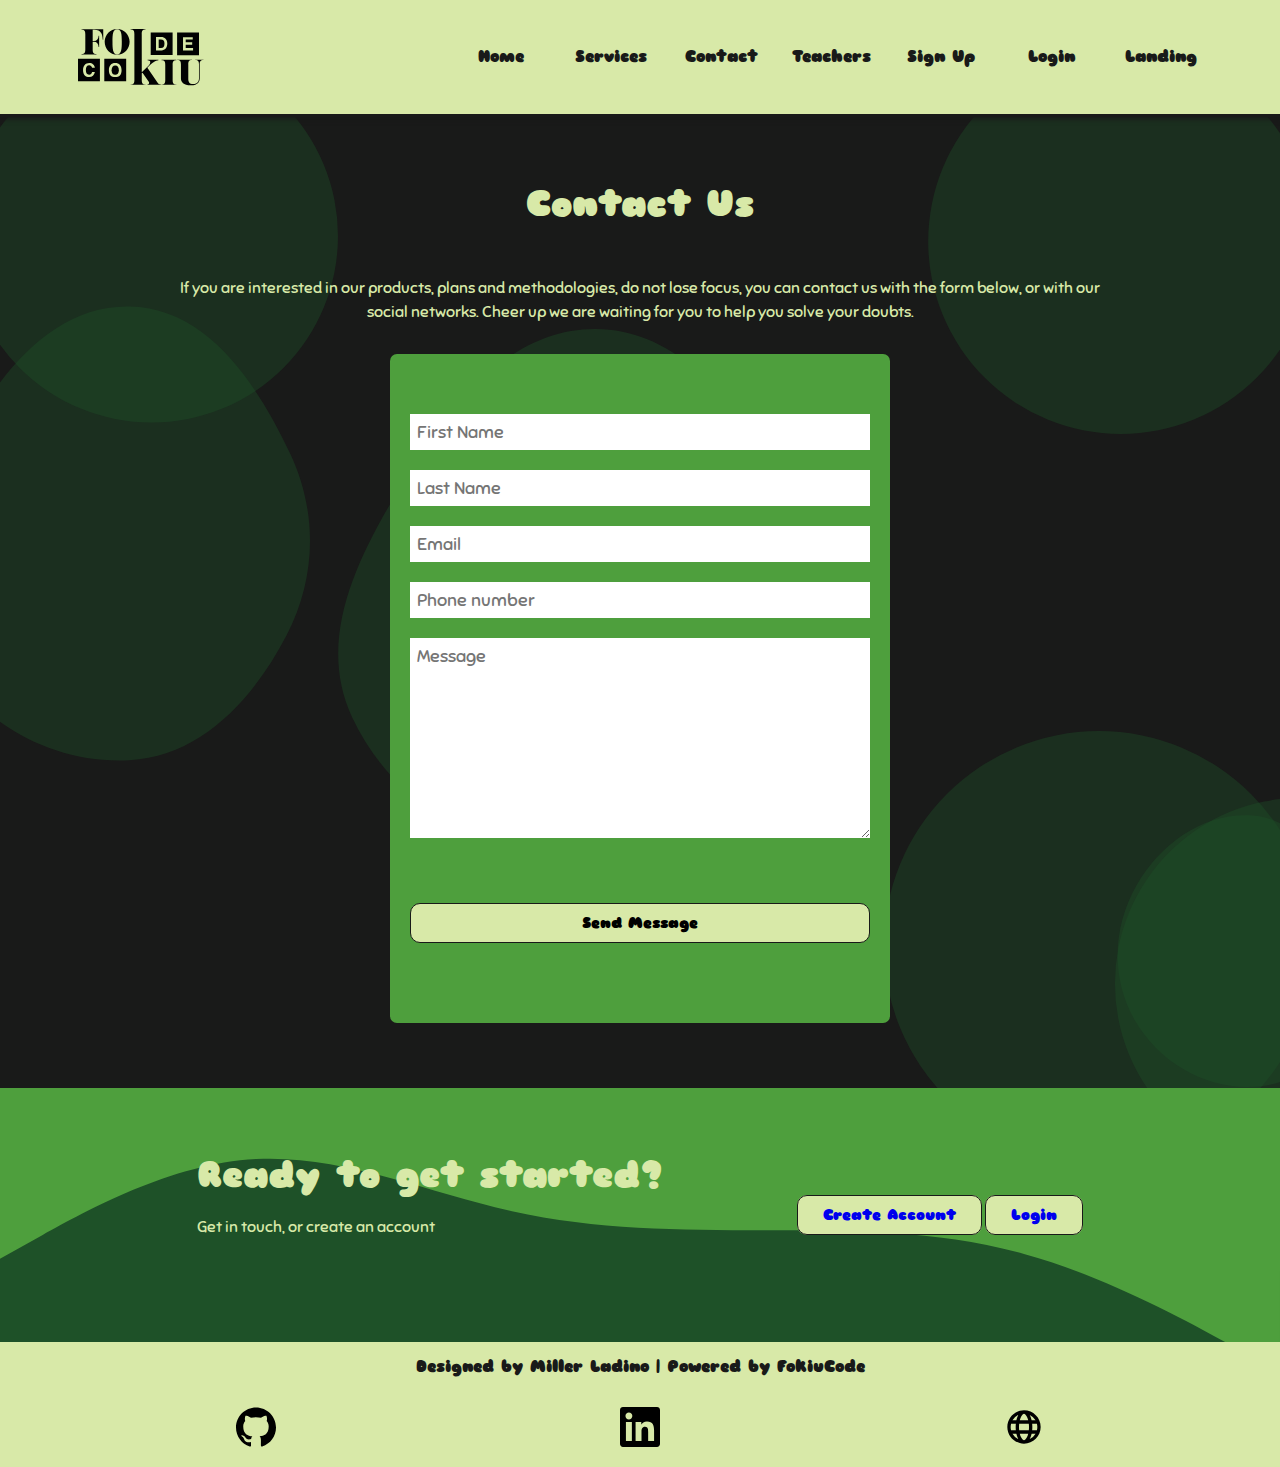
==== commit 15312547: "cambios en SASS, mejoras SEO" ====
--- a/pages/contact.html
+++ b/pages/contact.html
@@ -5,13 +5,15 @@
     <meta charset="UTF-8">
     <meta http-equiv="X-UA-Compatible" content="IE=edge">
     <meta name="viewport" content="width=device-width, initial-scale=1.0">
+    <meta name="description" content="Get in touch, we will be ready to answer your questions about our courses, careers and advice about your education and how to take the first step to develop your potential.">
+  <meta name="keywords" content="programming, python, javascript, CSS, HTML, web, design, potential, contact, callcenter, smartphone">
     <link rel="icon" href="images/icons/FOKIU code-Amarillo-svg (1).ico">
     <link rel="preconnect" href="https://fonts.googleapis.com">
     <link rel="preconnect" href="https://fonts.gstatic.com" crossorigin>
     <link href="https://fonts.googleapis.com/css2?family=Sniglet&display=swap" rel="stylesheet">
     <link rel="stylesheet" href="../css/styles.css">
     <link rel="stylesheet" href="../css/styles1.css">
-    <title>Contact</title>
+    <title>FokiuCode - Contact</title>
 </head>
 
 <body>
@@ -45,9 +47,7 @@
                 <div class="us__text">
                     <h2>Contact Us</h2>
                     <p class="services__text">
-                        Lorem, ipsum dolor sit amet consectetur adipisicing elit. Quod debitis maiores blanditiis ipsum
-                        minima ea ipsa facere velit animi ex optio dolorem molestias qui tempora tempore adipisci quos,
-                        corrupti a?
+                        If you are interested in our products, plans and methodologies, do not lose focus, you can contact us with the form below, or with our social networks. Cheer up we are waiting for you to help you solve your doubts.
                     </p>
                 </div>
                 <div class="contact__form">
--- a/css/styles1.css
+++ b/css/styles1.css
@@ -9,21 +9,24 @@
 }
 
 /* -------------buttons------------- */
+/* ===Header Styles ===*/
+.selected {
+  background-color: rgba(0, 0, 0, 0.2);
+  color: #d8e9a8;
+}
+
 .header {
   background-color: #d8e9a8;
   position: sticky;
+  width: 100%;
   top: 0;
   border-bottom: 3px solid #191a19;
   box-shadow: 2px 2px 5px #191a19;
 }
-
-.container {
-  display: flex;
-  justify-content: space-between;
-  align-items: center;
-  padding: 5px 0px;
-  margin-left: 10px;
-  margin-right: 10px;
+.header .container {
+  max-width: 350px;
+  width: 90%;
+  margin: auto;
 }
 
 .logo {
@@ -32,9 +35,6 @@
 
 #btn-menu {
   display: none;
-}
-#btn-menu:checked ~ .nav {
-  margin: 0;
 }
 
 .img-menu {
@@ -66,25 +66,33 @@
 .nav li:hover {
   background-color: rgba(0, 0, 0, 0.2);
 }
-.nav li a {
+.nav a {
   text-decoration: none;
   color: #1e5128;
   font-weight: bold;
 }
-.nav li a:hover {
-  color: #d8e9a8;
-}
-
-.selected {
-  background-color: rgba(0, 0, 0, 0.2);
-  color: #d8e9a8;
-}
-
-/*===============Banner Styles ===========*/
+.nav a:hover {
+  color: #d8e9a8;
+}
+
+#btn-menu:checked ~ .nav {
+  margin: 0;
+}
+
+/*Banner Styles */
 .main {
   background-image: url("data:image/svg+xml,%3csvg xmlns='http://www.w3.org/2000/svg' version='1.1' xmlns:xlink='http://www.w3.org/1999/xlink' xmlns:svgjs='http://svgjs.com/svgjs' width='1440' height='560' preserveAspectRatio='none' viewBox='0 0 1440 560'%3e%3cg mask='url(%26quot%3b%23SvgjsMask1003%26quot%3b)' fill='none'%3e%3crect width='1440' height='560' x='0' y='0' fill='rgba(25%2c 26%2c 25%2c 1)'%3e%3c/rect%3e%3cpath d='M535.33 75.81 a111.03 111.03 0 1 0 222.06 0 a111.03 111.03 0 1 0 -222.06 0z' fill='rgba(30%2c 81%2c 40%2c 0.4)' class='triangle-float3'%3e%3c/path%3e%3cpath d='M881.64 397.87 a117.76 117.76 0 1 0 235.52 0 a117.76 117.76 0 1 0 -235.52 0z' fill='rgba(30%2c 81%2c 40%2c 0.4)' class='triangle-float2'%3e%3c/path%3e%3cpath d='M74.624%2c375.005C115.932%2c372.789%2c146.203%2c339.683%2c165.281%2c302.978C182.693%2c269.479%2c183.264%2c231.378%2c166.98%2c197.316C147.746%2c157.082%2c119.212%2c114.128%2c74.624%2c113.344C29.251%2c112.547%2c-1.809%2c154.124%2c-23.53%2c193.968C-44.093%2c231.686%2c-55.079%2c275.934%2c-34.603%2c313.699C-13.274%2c353.038%2c29.939%2c377.402%2c74.624%2c375.005' fill='rgba(30%2c 81%2c 40%2c 0.4)' class='triangle-float3'%3e%3c/path%3e%3cpath d='M509.79 482.16 a123.99 123.99 0 1 0 247.98 0 a123.99 123.99 0 1 0 -247.98 0z' fill='rgba(30%2c 81%2c 40%2c 0.4)' class='triangle-float3'%3e%3c/path%3e%3cpath d='M722.585%2c563.363C748.927%2c562.3%2c770.574%2c543.308%2c781.94%2c519.521C791.876%2c498.728%2c784.874%2c475.88%2c774.129%2c455.493C762.329%2c433.104%2c747.823%2c408.782%2c722.585%2c406.9C694.878%2c404.834%2c669.689%2c422.631%2c655.754%2c446.668C641.774%2c470.782%2c640.454%2c500.486%2c654.306%2c524.673C668.24%2c549.004%2c694.57%2c564.494%2c722.585%2c563.363' fill='rgba(30%2c 81%2c 40%2c 0.4)' class='triangle-float3'%3e%3c/path%3e%3cpath d='M643.03 503.78 a106.93 106.93 0 1 0 213.86 0 a106.93 106.93 0 1 0 -213.86 0z' fill='rgba(30%2c 81%2c 40%2c 0.4)' class='triangle-float3'%3e%3c/path%3e%3cpath d='M343.418%2c435.277C401.855%2c435.122%2c458.022%2c402.305%2c482.543%2c349.262C504.279%2c302.245%2c475.727%2c252.326%2c448.311%2c208.378C423.119%2c167.996%2c391.014%2c126.44%2c343.418%2c126.246C295.589%2c126.051%2c262.458%2c167.006%2c237.036%2c207.519C209.217%2c251.851%2c180.857%2c302.586%2c203.006%2c350.005C227.843%2c403.18%2c284.728%2c435.433%2c343.418%2c435.277' fill='rgba(30%2c 81%2c 40%2c 0.4)' class='triangle-float3'%3e%3c/path%3e%3cpath d='M-15.04 68.7 a107.52 107.52 0 1 0 215.04 0 a107.52 107.52 0 1 0 -215.04 0z' fill='rgba(30%2c 81%2c 40%2c 0.4)' class='triangle-float1'%3e%3c/path%3e%3c/g%3e%3cdefs%3e%3cmask id='SvgjsMask1003'%3e%3crect width='1440' height='560' fill='white'%3e%3c/rect%3e%3c/mask%3e%3cstyle%3e %40keyframes float1 %7b 0%25%7btransform: translate(0%2c 0)%7d 50%25%7btransform: translate(-10px%2c 0)%7d 100%25%7btransform: translate(0%2c 0)%7d %7d .triangle-float1 %7b animation: float1 5s infinite%3b %7d %40keyframes float2 %7b 0%25%7btransform: translate(0%2c 0)%7d 50%25%7btransform: translate(-5px%2c -5px)%7d 100%25%7btransform: translate(0%2c 0)%7d %7d .triangle-float2 %7b animation: float2 4s infinite%3b %7d %40keyframes float3 %7b 0%25%7btransform: translate(0%2c 0)%7d 50%25%7btransform: translate(0%2c -10px)%7d 100%25%7btransform: translate(0%2c 0)%7d %7d .triangle-float3 %7b animation: float3 6s infinite%3b %7d %3c/style%3e%3c/defs%3e%3c/svg%3e");
 }
 
+.container {
+  display: flex;
+  justify-content: space-between;
+  align-items: center;
+  padding: 5px 0px;
+  margin-left: 10px;
+  margin-right: 10px;
+}
+
 .text {
   display: flex;
   flex-direction: column;
@@ -108,9 +116,7 @@
 }
 
 .btn {
-  align-self: center;
   padding: 10px 25px;
-  color: #191a19;
   background-color: #d8e9a8;
   border-radius: 10px;
   border: 1px solid #191a19;
@@ -120,12 +126,938 @@
   font-size: 15px;
   cursor: pointer;
   margin: 40px 0;
+  transition: all 0.2s;
 }
 .btn:hover {
   background-color: #1e5128;
   color: #d8e9a8;
-}
-
-/*=============Courses Styles ===========*/
+  border: 1px solid #d8e9a8;
+}
+
+/* ===courses=== */
+.courses {
+  background-color: #4e9f3d;
+}
+
+.allcourses {
+  display: flex;
+  flex-direction: column;
+  justify-content: space-between;
+  align-items: baseline;
+  margin: 50px 0;
+}
+
+.courses__offer {
+  display: flex;
+  flex-direction: column;
+  align-items: center;
+  margin: 0px auto;
+}
+.courses__offer h2 {
+  color: #191a19;
+  margin-bottom: 30px;
+  font-size: 36px;
+  text-align: center;
+}
+
+.line {
+  width: 10%;
+  border: 3px solid #191a19;
+  margin-bottom: 50px;
+}
+
+.courses__offer p {
+  margin-bottom: 50px;
+  line-height: 1.5;
+  text-align: center;
+}
+
+.paragraph1 {
+  font-weight: bold;
+}
+
+.courses__table1, .courses__table2 {
+  box-shadow: 0px 0px 5px #191a19;
+  background-color: #1e5128;
+  text-align: center;
+  width: 100%;
+}
+
+.web {
+  display: flex;
+  flex-direction: column;
+  padding: 20px 10px;
+  min-width: 100%;
+  max-width: 100%;
+  min-height: 350px;
+  max-height: 350px;
+  color: #d8e9a8;
+  border: 1px solid #d8e9a8;
+}
+
+.course__img img {
+  width: 50px;
+  height: 50px;
+  color: #d8e9a8;
+  margin: 10px 5px;
+}
+
+.subtitle {
+  margin: 10px 0;
+  letter-spacing: 2px;
+}
+
+.course__info {
+  margin-bottom: 10px;
+}
+.course__info p {
+  padding: 0 10px;
+}
+
+/* ===Services Styles=== */
+.services {
+  background-color: #1e5128;
+}
+
+.about__service {
+  display: flex;
+  flex-direction: column;
+  align-items: center;
+  width: 100%;
+  text-align: center;
+}
+
+.about__service--text {
+  line-height: 1.5;
+  color: #d8e9a8;
+}
+.about__service--text h2 {
+  font-size: 36px;
+  margin-bottom: 30px;
+}
+.about__service--text hr {
+  margin: 40px auto;
+}
+.about__service--text p {
+  margin-bottom: 50px;
+  line-height: 1.5;
+}
+
+.image__service img {
+  width: 300px;
+}
+
+/*  ===Ready Styles=== */
+.ready {
+  background-image: url(../images/bg_menu.svg);
+  background-repeat: no-repeat;
+  background-size: cover;
+  background-color: #1e5128;
+}
+
+.ready__section {
+  display: flex;
+  flex-direction: column;
+  width: 100%;
+  align-items: center;
+  padding: 50px 0px;
+  text-align: center;
+}
+
+.content__text h2 {
+  font-size: 36px;
+  margin-bottom: 20px;
+  color: #d8e9a8;
+}
+.content__text p {
+  margin-bottom: 40px;
+  color: #d8e9a8;
+}
+
+/* ===Footer styles=== */
+.footer__wrap {
+  display: flex;
+  flex-direction: column;
+  background-color: #d8e9a8;
+  color: #191a19;
+  font-weight: bold;
+  text-align: center;
+  margin: 0;
+}
+
+.social {
+  display: flex;
+  width: 100%;
+  margin-top: 30px;
+  justify-content: center;
+}
+.social img {
+  width: 40px;
+  height: 40px;
+  margin: 0 10px;
+}
+
+/* ===Tablet Layout=== */
+@media (min-width: 768px) {
+  /* ===Services Styles=== */
+  .nav {
+    top: 96px;
+  }
+  .header .container {
+    max-width: 768px;
+  }
+  .logo {
+    width: 150px;
+  }
+  .text {
+    align-items: center;
+  }
+  /* ===Courses Styles===*/
+  .allcourses {
+    display: grid;
+    grid-template-columns: 1fr 1fr;
+    grid-template-rows: 30% 1fr;
+    justify-content: center;
+  }
+  .courses__offer {
+    grid-column: span 2;
+    margin: 30px 0;
+    padding-bottom: 100px;
+  }
+  .courses__offer h2 {
+    margin-bottom: 20px;
+    font-size: 36px;
+  }
+  /* ===Services Styles=== */
+  .about__service--text p {
+    margin-bottom: 50px;
+    line-height: 1.5;
+    width: 700px;
+  }
+  /* ===Desktop Layout===*/
+}
+@media (min-width: 768px) and (min-width: 1200px) {
+  .selected {
+    border-bottom: 2px solid #191a19;
+    background-color: transparent;
+  }
+  .header {
+    background-color: #d8e9a8;
+    position: sticky;
+    top: 0;
+    border-bottom: 3px solid #191a19;
+    box-shadow: 2px 2px 5px #191a19;
+  }
+  .header .container {
+    max-width: 1200px;
+    width: 90%;
+    margin: auto;
+  }
+  .logo {
+    width: 150px;
+  }
+  .img-menu {
+    display: none;
+  }
+  .nav {
+    position: relative;
+    top: 0;
+    right: 0;
+    width: 80%;
+  }
+  .nav ul {
+    display: flex;
+    flex-direction: row;
+    justify-content: flex-end;
+    padding: 0;
+    margin: 0;
+  }
+  .nav li {
+    padding: 10px;
+    border-bottom: none;
+    width: 110px;
+  }
+  .nav li:hover {
+    background-color: transparent;
+  }
+  .nav a {
+    text-decoration: none;
+    color: #191a19;
+    font-weight: bold;
+  }
+  .nav a:hover {
+    border-bottom: 1px solid #191a19;
+    background-color: transparent;
+    color: #191a19;
+  }
+  /*Banner Styles */
+  .main {
+    background-color: #1e5128;
+    background-repeat: no-repeat;
+    background-size: cover;
+  }
+  .container {
+    display: flex;
+    justify-content: space-between;
+    align-items: center;
+    padding: 15px 0px;
+    max-width: 1200px;
+    width: 90%;
+    margin: auto;
+  }
+  .text {
+    display: flex;
+    flex-direction: column;
+    align-items: flex-start;
+    padding: 0px 200px 0px 0px;
+    margin: 250px 0px;
+    text-align: left;
+  }
+  .text h2 {
+    color: #d8e9a8;
+    font-size: 45px;
+    margin-bottom: 40px;
+    text-align: left;
+    align-self: self-start;
+  }
+  .text__paragraph {
+    color: #d8e9a8;
+    margin-bottom: 50px;
+    font-size: 20px;
+  }
+  .container {
+    max-width: 1200px;
+    width: 90%;
+    margin: auto;
+  }
+  .allcourses {
+    display: flex;
+    flex-direction: row;
+    justify-content: space-between;
+    align-items: baseline;
+    margin: 100px 0px;
+  }
+  .courses__offer {
+    margin: 0 auto;
+    align-items: flex-start;
+  }
+  .courses__offer h2 {
+    color: #191a19;
+    padding: 20px 0px;
+    font-size: 36px;
+    align-self: flex-start;
+  }
+  .line {
+    width: 10%;
+    border: 3px solid #191a19;
+  }
+  .courses__offer p {
+    margin-bottom: 50px;
+    padding-right: 90px;
+    line-height: 1.5;
+    text-align: left;
+    color: #d8e9a8;
+  }
+  .paragraph1 {
+    font-weight: bold;
+  }
+  /* Courses Styles */
+  .courses__table1, .courses__table2 {
+    box-shadow: 0px 0px 5px #191a19;
+    background-color: #1e5128;
+  }
+  .course__img img {
+    width: 50px;
+    height: 50px;
+    color: #d8e9a8;
+    margin: 10px 5px;
+  }
+  .subtitle {
+    margin: 10px 0;
+    letter-spacing: 2px;
+  }
+  .course__info {
+    margin-bottom: 10px;
+  }
+  /* Services Styles */
+  .services {
+    background-color: #1e5128;
+    background-image: url(/images/bg_menu_bottom.svg);
+    background-repeat: no-repeat;
+    background-size: cover;
+  }
+  .about__service {
+    display: flex;
+    flex-direction: row;
+    justify-content: space-between;
+    align-items: center;
+    margin: 100px 0px;
+    width: 100%;
+    text-align: left;
+  }
+  .about__service--text {
+    padding: 0px 20px;
+    line-height: 1.5;
+    width: 70%;
+    color: #d8e9a8;
+  }
+  .about__service--text h2 {
+    font-size: 36px;
+    margin-bottom: 30px;
+  }
+  .about__service--text p {
+    margin-bottom: 50px;
+    padding-right: 90px;
+    line-height: 1.5;
+  }
+  /*  Ready Styles */
+  .ready {
+    background-image: url(/images/bg_menu.svg);
+    background-repeat: no-repeat;
+    background-size: cover;
+    background-color: #1e5128;
+  }
+  .ready__section {
+    display: flex;
+    flex-direction: row;
+    justify-content: space-evenly;
+    width: 100%;
+    align-items: center;
+    padding: 50px 0px;
+    text-align: left;
+  }
+  .content__text h2 {
+    font-size: 36px;
+    margin-bottom: 20px;
+    color: #d8e9a8;
+  }
+  .content__text p {
+    color: #d8e9a8;
+  }
+  /* Footer styles */
+  .footer {
+    display: flex;
+    flex-direction: row;
+    background-color: #d8e9a8;
+    color: #191a19;
+    font-weight: bold;
+    width: 100%;
+  }
+  .social {
+    display: flex;
+    flex-direction: row;
+    justify-content: space-around;
+  }
+  .social img {
+    width: 40px;
+    height: 40px;
+  }
+}
+.us_services {
+  background-image: url("data:image/svg+xml,%3csvg xmlns='http://www.w3.org/2000/svg' version='1.1' xmlns:xlink='http://www.w3.org/1999/xlink' xmlns:svgjs='http://svgjs.com/svgjs' width='1440' height='560' preserveAspectRatio='none' viewBox='0 0 1440 560'%3e%3cg mask='url(%26quot%3b%23SvgjsMask1003%26quot%3b)' fill='none'%3e%3crect width='1440' height='560' x='0' y='0' fill='rgba(25%2c 26%2c 25%2c 1)'%3e%3c/rect%3e%3cpath d='M535.33 75.81 a111.03 111.03 0 1 0 222.06 0 a111.03 111.03 0 1 0 -222.06 0z' fill='rgba(30%2c 81%2c 40%2c 0.4)' class='triangle-float3'%3e%3c/path%3e%3cpath d='M881.64 397.87 a117.76 117.76 0 1 0 235.52 0 a117.76 117.76 0 1 0 -235.52 0z' fill='rgba(30%2c 81%2c 40%2c 0.4)' class='triangle-float2'%3e%3c/path%3e%3cpath d='M74.624%2c375.005C115.932%2c372.789%2c146.203%2c339.683%2c165.281%2c302.978C182.693%2c269.479%2c183.264%2c231.378%2c166.98%2c197.316C147.746%2c157.082%2c119.212%2c114.128%2c74.624%2c113.344C29.251%2c112.547%2c-1.809%2c154.124%2c-23.53%2c193.968C-44.093%2c231.686%2c-55.079%2c275.934%2c-34.603%2c313.699C-13.274%2c353.038%2c29.939%2c377.402%2c74.624%2c375.005' fill='rgba(30%2c 81%2c 40%2c 0.4)' class='triangle-float3'%3e%3c/path%3e%3cpath d='M509.79 482.16 a123.99 123.99 0 1 0 247.98 0 a123.99 123.99 0 1 0 -247.98 0z' fill='rgba(30%2c 81%2c 40%2c 0.4)' class='triangle-float3'%3e%3c/path%3e%3cpath d='M722.585%2c563.363C748.927%2c562.3%2c770.574%2c543.308%2c781.94%2c519.521C791.876%2c498.728%2c784.874%2c475.88%2c774.129%2c455.493C762.329%2c433.104%2c747.823%2c408.782%2c722.585%2c406.9C694.878%2c404.834%2c669.689%2c422.631%2c655.754%2c446.668C641.774%2c470.782%2c640.454%2c500.486%2c654.306%2c524.673C668.24%2c549.004%2c694.57%2c564.494%2c722.585%2c563.363' fill='rgba(30%2c 81%2c 40%2c 0.4)' class='triangle-float3'%3e%3c/path%3e%3cpath d='M643.03 503.78 a106.93 106.93 0 1 0 213.86 0 a106.93 106.93 0 1 0 -213.86 0z' fill='rgba(30%2c 81%2c 40%2c 0.4)' class='triangle-float3'%3e%3c/path%3e%3cpath d='M343.418%2c435.277C401.855%2c435.122%2c458.022%2c402.305%2c482.543%2c349.262C504.279%2c302.245%2c475.727%2c252.326%2c448.311%2c208.378C423.119%2c167.996%2c391.014%2c126.44%2c343.418%2c126.246C295.589%2c126.051%2c262.458%2c167.006%2c237.036%2c207.519C209.217%2c251.851%2c180.857%2c302.586%2c203.006%2c350.005C227.843%2c403.18%2c284.728%2c435.433%2c343.418%2c435.277' fill='rgba(30%2c 81%2c 40%2c 0.4)' class='triangle-float3'%3e%3c/path%3e%3cpath d='M-15.04 68.7 a107.52 107.52 0 1 0 215.04 0 a107.52 107.52 0 1 0 -215.04 0z' fill='rgba(30%2c 81%2c 40%2c 0.4)' class='triangle-float1'%3e%3c/path%3e%3c/g%3e%3cdefs%3e%3cmask id='SvgjsMask1003'%3e%3crect width='1440' height='560' fill='white'%3e%3c/rect%3e%3c/mask%3e%3cstyle%3e %40keyframes float1 %7b 0%25%7btransform: translate(0%2c 0)%7d 50%25%7btransform: translate(-10px%2c 0)%7d 100%25%7btransform: translate(0%2c 0)%7d %7d .triangle-float1 %7b animation: float1 5s infinite%3b %7d %40keyframes float2 %7b 0%25%7btransform: translate(0%2c 0)%7d 50%25%7btransform: translate(-5px%2c -5px)%7d 100%25%7btransform: translate(0%2c 0)%7d %7d .triangle-float2 %7b animation: float2 4s infinite%3b %7d %40keyframes float3 %7b 0%25%7btransform: translate(0%2c 0)%7d 50%25%7btransform: translate(0%2c -10px)%7d 100%25%7btransform: translate(0%2c 0)%7d %7d .triangle-float3 %7b animation: float3 6s infinite%3b %7d %3c/style%3e%3c/defs%3e%3c/svg%3e");
+}
+
+.container__services {
+  display: flex;
+  flex-direction: column;
+  justify-content: center;
+  align-items: center;
+}
+.container__services h2 {
+  text-align: center;
+  width: 100%;
+  margin: 50px auto;
+  font-size: 36px;
+  color: #d8e9a8;
+}
+
+.services__text {
+  width: 100%;
+  text-align: center;
+  margin-left: auto;
+  margin-right: auto;
+  letter-spacing: 3;
+  line-height: 1.5;
+  margin-bottom: 30px;
+  color: #d8e9a8;
+}
+
+.container__plans {
+  display: flex;
+  flex-wrap: wrap;
+  /* flex-direction: column; */
+  justify-content: center;
+  align-items: center;
+  width: 100%;
+}
+
+.card {
+  background-color: #d8e9a8;
+  padding: 20px 10px;
+  width: 300px;
+  min-width: 300px;
+  border-radius: 5px;
+  margin-bottom: 50px;
+  border: 1px solid #191a19;
+}
+.card .card__title {
+  color: #191a19;
+  margin: 0 auto;
+  padding: 50px 0px;
+}
+.card h3 {
+  font-size: 60px;
+  text-align: center;
+  margin-bottom: 30px;
+}
+.card span {
+  font-size: 24px;
+}
+.card ul {
+  list-style: none;
+  text-align: center;
+  line-height: 3;
+  margin-bottom: 40px;
+}
+
+.btn--clear {
+  margin-left: 25%;
+  cursor: pointer;
+}
+
+.list__change li:nth-child(n+4) {
+  color: gray;
+  text-decoration: line-through;
+}
+
+/* ===Tablet Layout=== */
+@media (min-width: 768px) {
+  .us_services {
+    background-repeat: no-repeat;
+    background-size: cover;
+  }
+  .services__text {
+    width: 80%;
+  }
+  .container__plans {
+    display: flex;
+    flex-direction: column;
+    justify-content: center;
+    align-items: center;
+    width: 100%;
+  }
+  .card {
+    background-color: #d8e9a8;
+    padding: 20px 10px;
+    width: 300px;
+    height: 700px;
+    min-width: 400px;
+    border-radius: 5px;
+    margin-bottom: 50px;
+    border: 1px solid #191a19;
+  }
+  .btn--clear {
+    margin-left: 33%;
+  }
+}
+.container__plans {
+  display: flex;
+  flex-direction: column;
+  justify-content: space-around;
+  align-items: center;
+  width: 100%;
+}
+
+/* ===Desktop  Layout=== */
+@media (min-width: 1200px) {
+  .container__plans {
+    flex-direction: row;
+    padding: 10px;
+  }
+}
+/* ===Styles Contact Webpage=== */
+.contact {
+  background-image: url("data:image/svg+xml,%3csvg xmlns='http://www.w3.org/2000/svg' version='1.1' xmlns:xlink='http://www.w3.org/1999/xlink' xmlns:svgjs='http://svgjs.com/svgjs' width='1440' height='560' preserveAspectRatio='none' viewBox='0 0 1440 560'%3e%3cg mask='url(%26quot%3b%23SvgjsMask1003%26quot%3b)' fill='none'%3e%3crect width='1440' height='560' x='0' y='0' fill='rgba(25%2c 26%2c 25%2c 1)'%3e%3c/rect%3e%3cpath d='M535.33 75.81 a111.03 111.03 0 1 0 222.06 0 a111.03 111.03 0 1 0 -222.06 0z' fill='rgba(30%2c 81%2c 40%2c 0.4)' class='triangle-float3'%3e%3c/path%3e%3cpath d='M881.64 397.87 a117.76 117.76 0 1 0 235.52 0 a117.76 117.76 0 1 0 -235.52 0z' fill='rgba(30%2c 81%2c 40%2c 0.4)' class='triangle-float2'%3e%3c/path%3e%3cpath d='M74.624%2c375.005C115.932%2c372.789%2c146.203%2c339.683%2c165.281%2c302.978C182.693%2c269.479%2c183.264%2c231.378%2c166.98%2c197.316C147.746%2c157.082%2c119.212%2c114.128%2c74.624%2c113.344C29.251%2c112.547%2c-1.809%2c154.124%2c-23.53%2c193.968C-44.093%2c231.686%2c-55.079%2c275.934%2c-34.603%2c313.699C-13.274%2c353.038%2c29.939%2c377.402%2c74.624%2c375.005' fill='rgba(30%2c 81%2c 40%2c 0.4)' class='triangle-float3'%3e%3c/path%3e%3cpath d='M509.79 482.16 a123.99 123.99 0 1 0 247.98 0 a123.99 123.99 0 1 0 -247.98 0z' fill='rgba(30%2c 81%2c 40%2c 0.4)' class='triangle-float3'%3e%3c/path%3e%3cpath d='M722.585%2c563.363C748.927%2c562.3%2c770.574%2c543.308%2c781.94%2c519.521C791.876%2c498.728%2c784.874%2c475.88%2c774.129%2c455.493C762.329%2c433.104%2c747.823%2c408.782%2c722.585%2c406.9C694.878%2c404.834%2c669.689%2c422.631%2c655.754%2c446.668C641.774%2c470.782%2c640.454%2c500.486%2c654.306%2c524.673C668.24%2c549.004%2c694.57%2c564.494%2c722.585%2c563.363' fill='rgba(30%2c 81%2c 40%2c 0.4)' class='triangle-float3'%3e%3c/path%3e%3cpath d='M643.03 503.78 a106.93 106.93 0 1 0 213.86 0 a106.93 106.93 0 1 0 -213.86 0z' fill='rgba(30%2c 81%2c 40%2c 0.4)' class='triangle-float3'%3e%3c/path%3e%3cpath d='M343.418%2c435.277C401.855%2c435.122%2c458.022%2c402.305%2c482.543%2c349.262C504.279%2c302.245%2c475.727%2c252.326%2c448.311%2c208.378C423.119%2c167.996%2c391.014%2c126.44%2c343.418%2c126.246C295.589%2c126.051%2c262.458%2c167.006%2c237.036%2c207.519C209.217%2c251.851%2c180.857%2c302.586%2c203.006%2c350.005C227.843%2c403.18%2c284.728%2c435.433%2c343.418%2c435.277' fill='rgba(30%2c 81%2c 40%2c 0.4)' class='triangle-float3'%3e%3c/path%3e%3cpath d='M-15.04 68.7 a107.52 107.52 0 1 0 215.04 0 a107.52 107.52 0 1 0 -215.04 0z' fill='rgba(30%2c 81%2c 40%2c 0.4)' class='triangle-float1'%3e%3c/path%3e%3c/g%3e%3cdefs%3e%3cmask id='SvgjsMask1003'%3e%3crect width='1440' height='560' fill='white'%3e%3c/rect%3e%3c/mask%3e%3cstyle%3e %40keyframes float1 %7b 0%25%7btransform: translate(0%2c 0)%7d 50%25%7btransform: translate(-10px%2c 0)%7d 100%25%7btransform: translate(0%2c 0)%7d %7d .triangle-float1 %7b animation: float1 5s infinite%3b %7d %40keyframes float2 %7b 0%25%7btransform: translate(0%2c 0)%7d 50%25%7btransform: translate(-5px%2c -5px)%7d 100%25%7btransform: translate(0%2c 0)%7d %7d .triangle-float2 %7b animation: float2 4s infinite%3b %7d %40keyframes float3 %7b 0%25%7btransform: translate(0%2c 0)%7d 50%25%7btransform: translate(0%2c -10px)%7d 100%25%7btransform: translate(0%2c 0)%7d %7d .triangle-float3 %7b animation: float3 6s infinite%3b %7d %3c/style%3e%3c/defs%3e%3c/svg%3e");
+  background-size: cover;
+}
+
+.contact__form {
+  background-color: #4e9f3d;
+  border-radius: 7px;
+  margin-bottom: 50px;
+}
+
+form {
+  width: 320px;
+  margin: 10px auto;
+  padding: 50px 20px;
+}
+
+input {
+  width: 100%;
+  margin-bottom: 20px;
+  padding: 7px;
+  font-family: "Sniglet", cursive;
+  font-size: 18px;
+  border: none;
+}
+
+textarea {
+  width: 100%;
+  margin-bottom: 20px;
+  padding: 7px;
+  font-family: "Sniglet", cursive;
+  font-size: 18px;
+  border: none;
+  min-height: 100px;
+  max-height: 200px;
+  max-width: 100%;
+  min-width: 100%;
+}
+
+.btn--contact {
+  width: 100%;
+  cursor: pointer;
+  margin-bottom: 20px;
+}
+
+@media (min-width: 768px) {
+  form {
+    width: 500px;
+  }
+  /*   .text {
+      margin: 50px 50px;
+    } */
+}
+/* ===Styles Teachers Webpage=== */
+.main__teachers, .courses__bg {
+  background-color: #4e9f3d;
+}
+
+.text .teachers__title, .text .teachers__paragraph {
+  color: #d8e9a8;
+}
+
+.courses__offer {
+  color: #d8e9a8;
+}
+.courses__offer h2 {
+  color: #d8e9a8;
+}
+
+.course__img .img__teacher {
+  border-radius: 50%;
+  width: 70px;
+  height: 70px;
+  object-fit: cover;
+}
+
+.signup__form {
+  background-image: url(/images/icons/wave__signup.svg);
+  background-repeat: no-repeat;
+  background-size: cover;
+  background-color: #1e5128;
+}
+
+.form__register {
+  display: flex;
+  flex-direction: column;
+  justify-content: center;
+  align-items: center;
+  box-shadow: 0px 5px 5px #191a19;
+}
+
+.container__loginup {
+  display: flex;
+  flex-direction: column;
+  align-items: center;
+  align-content: center;
+}
+.container__loginup img {
+  width: 200px;
+}
+.container__loginup h2 {
+  text-align: center;
+  margin: 10px 0;
+}
+
+.container-inputs {
+  text-align: center;
+}
+
+.container__loginup2 {
+  display: flex;
+  flex-direction: column;
+  align-items: center;
+  align-content: center;
+}
+.container__loginup2 img {
+  width: 200px;
+  padding: 20px;
+  margin: 0;
+}
+
+html {
+  scroll-behavior: smooth;
+}
+
+.navbar-dark {
+  background-color: #1e5128;
+  font-family: "Sniglet", cursive;
+  font-weight: 700;
+  box-shadow: 2px 2px 5px #191a19;
+  font-style: normal;
+}
+
+.nav-item a {
+  color: #d8e9a8;
+  font-style: normal;
+}
+
+.navbar-toggler-icon {
+  display: inline-block;
+  width: 1.5em;
+  height: 1.5em;
+  vertical-align: middle;
+  background-image: url(../images/icons/menu.svg);
+  background-repeat: no-repeat;
+  background-position: center;
+  background-size: 100%;
+}
+
+/* ====styles cards container======== */
+.container__cards-animate {
+  background-color: #191a19;
+  width: 100%;
+  padding: 30px;
+  display: flex;
+  flex-wrap: wrap;
+  margin: 0;
+  align-items: center;
+  justify-content: space-evenly;
+  font-family: "Sniglet", cursive;
+  font-weight: bold;
+}
+
+.cards__titles-teachers {
+  text-align: center;
+  padding: 30px 0;
+  font-size: 36px;
+  font-weight: 700;
+  background-color: #191a19;
+  margin: 0;
+  font-family: "Sniglet", cursive;
+  color: #d8e9a8;
+}
+
+.container__text-teachers {
+  background-color: #191a19;
+  margin: 0 auto;
+}
+
+.cards__text-teachers {
+  text-align: center;
+  font-size: 1.5em;
+  margin: 0 auto;
+  background-color: #191a19;
+  font-family: "Sniglet", cursive;
+  width: 50%;
+  color: #d8e9a8;
+}
+
+.card-client {
+  background: #1e5128;
+  width: 30rem;
+  padding-top: 25px;
+  padding-bottom: 25px;
+  padding-left: 20px;
+  padding-right: 20px;
+  border: 4px solid #262626;
+  box-shadow: 0 6px 10px #191a19;
+  border-radius: 10px;
+  text-align: center;
+  color: #d8e9a8;
+  font-family: "Sniglet", cursive;
+  transition: all 0.3s ease;
+  margin: 30px 10px;
+}
+.card-client:hover {
+  transform: translateY(-10px);
+}
+
+.user-picture {
+  overflow: hidden;
+  object-fit: cover;
+  width: 5rem;
+  height: 5rem;
+  border: 4px solid #d8e9a8;
+  border-radius: 999px;
+  display: flex;
+  justify-content: center;
+  align-items: center;
+  margin: auto;
+}
+.user-picture svg {
+  width: 2.5rem;
+  fill: currentColor;
+}
+
+.name-client {
+  margin: 0;
+  margin-top: 20px;
+  font-weight: 600;
+  font-size: 18px;
+}
+.name-client span {
+  display: block;
+  font-weight: 200;
+  font-size: 16px;
+}
+
+.social-media:before {
+  content: " ";
+  display: block;
+  width: 100%;
+  height: 2px;
+  margin: 20px 0;
+  background: #d8e9a8;
+}
+.social-media a {
+  position: relative;
+  margin-right: 15px;
+  text-decoration: none;
+  color: inherit;
+}
+.social-media a:last-child {
+  margin-right: 0;
+}
+.social-media a svg {
+  width: 1.1rem;
+  fill: currentColor;
+}
+
+/*-- Tooltip Social Media --*/
+.tooltip-social {
+  background: #262626;
+  display: block;
+  position: absolute;
+  bottom: 0;
+  left: 50%;
+  padding: 0.5rem 0.4rem;
+  border-radius: 5px;
+  font-size: 0.8rem;
+  font-weight: 600;
+  opacity: 0;
+  pointer-events: none;
+  transform: translate(-50%, -90%);
+  transition: all 0.2s ease;
+  z-index: 1;
+}
+.tooltip-social:after {
+  content: " ";
+  position: absolute;
+  bottom: 1px;
+  left: 50%;
+  border: solid;
+  border-width: 10px 10px 0 10px;
+  border-color: transparent;
+  transform: translate(-50%, 100%);
+}
+
+.social-media a .tooltip-social:after {
+  border-top-color: #262626;
+}
+.social-media a:hover .tooltip-social {
+  opacity: 1;
+  transform: translate(-50%, -130%);
+}
+
+.container__premium {
+  width: 100%;
+  display: flex;
+  flex-direction: column;
+  padding: 200px 0px 20px;
+  font-family: "Sniglet", cursive;
+}
+
+.main__title-premium {
+  /* grid-column: span 3; */
+  font-size: 36px;
+  text-align: center;
+  font-weight: 700;
+}
+
+.main__title-text {
+  /*  grid-column: span 3; */
+  text-align: center;
+  font-family: "Sniglet", cursive;
+  font-size: 20px;
+  margin-bottom: 100px;
+}
+
+.cards__premium {
+  display: flex;
+  justify-content: space-evenly;
+  flex-wrap: wrap;
+}
+
+.card__premium {
+  width: 300px;
+  height: 400px;
+  text-align: center;
+  background-color: #d8e9a8;
+  border-radius: 7px;
+  border: 1px solid #191a19;
+  margin-bottom: 50px;
+}
+
+.title__premium {
+  padding: 20px 0;
+  background-color: #191a19;
+  color: #d8e9a8;
+}
+
+.card__premium p {
+  padding: 20px 10px;
+  font-size: 1.2em;
+}
+
+.btn__premium {
+  padding: 10px 25px;
+  border-radius: 7px;
+  border: none;
+  background-color: #1e5128;
+  color: #d8e9a8;
+  transition: box-shadow, background-color 1s;
+}
+.btn__premium:hover {
+  background-color: rgba(0, 0, 0, 0.4);
+  box-shadow: 0px 5px 5px 2px #191a19;
+}
+
+.copy__container {
+  display: flex;
+  justify-content: center;
+  background-color: #1e5128;
+}
+
+.img__2 {
+  width: 50%;
+  border-radius: 50%;
+}
+
+.footer-landing {
+  background-color: #d8e9a8;
+  display: flex;
+  justify-content: center;
+  align-items: center;
+  margin-top: 300px;
+}
+.footer-landing .logo {
+  margin-right: 50px;
+}
+
+/* ===basics=== */
+/* ===pages=== */
 
 /*# sourceMappingURL=styles1.css.map */
